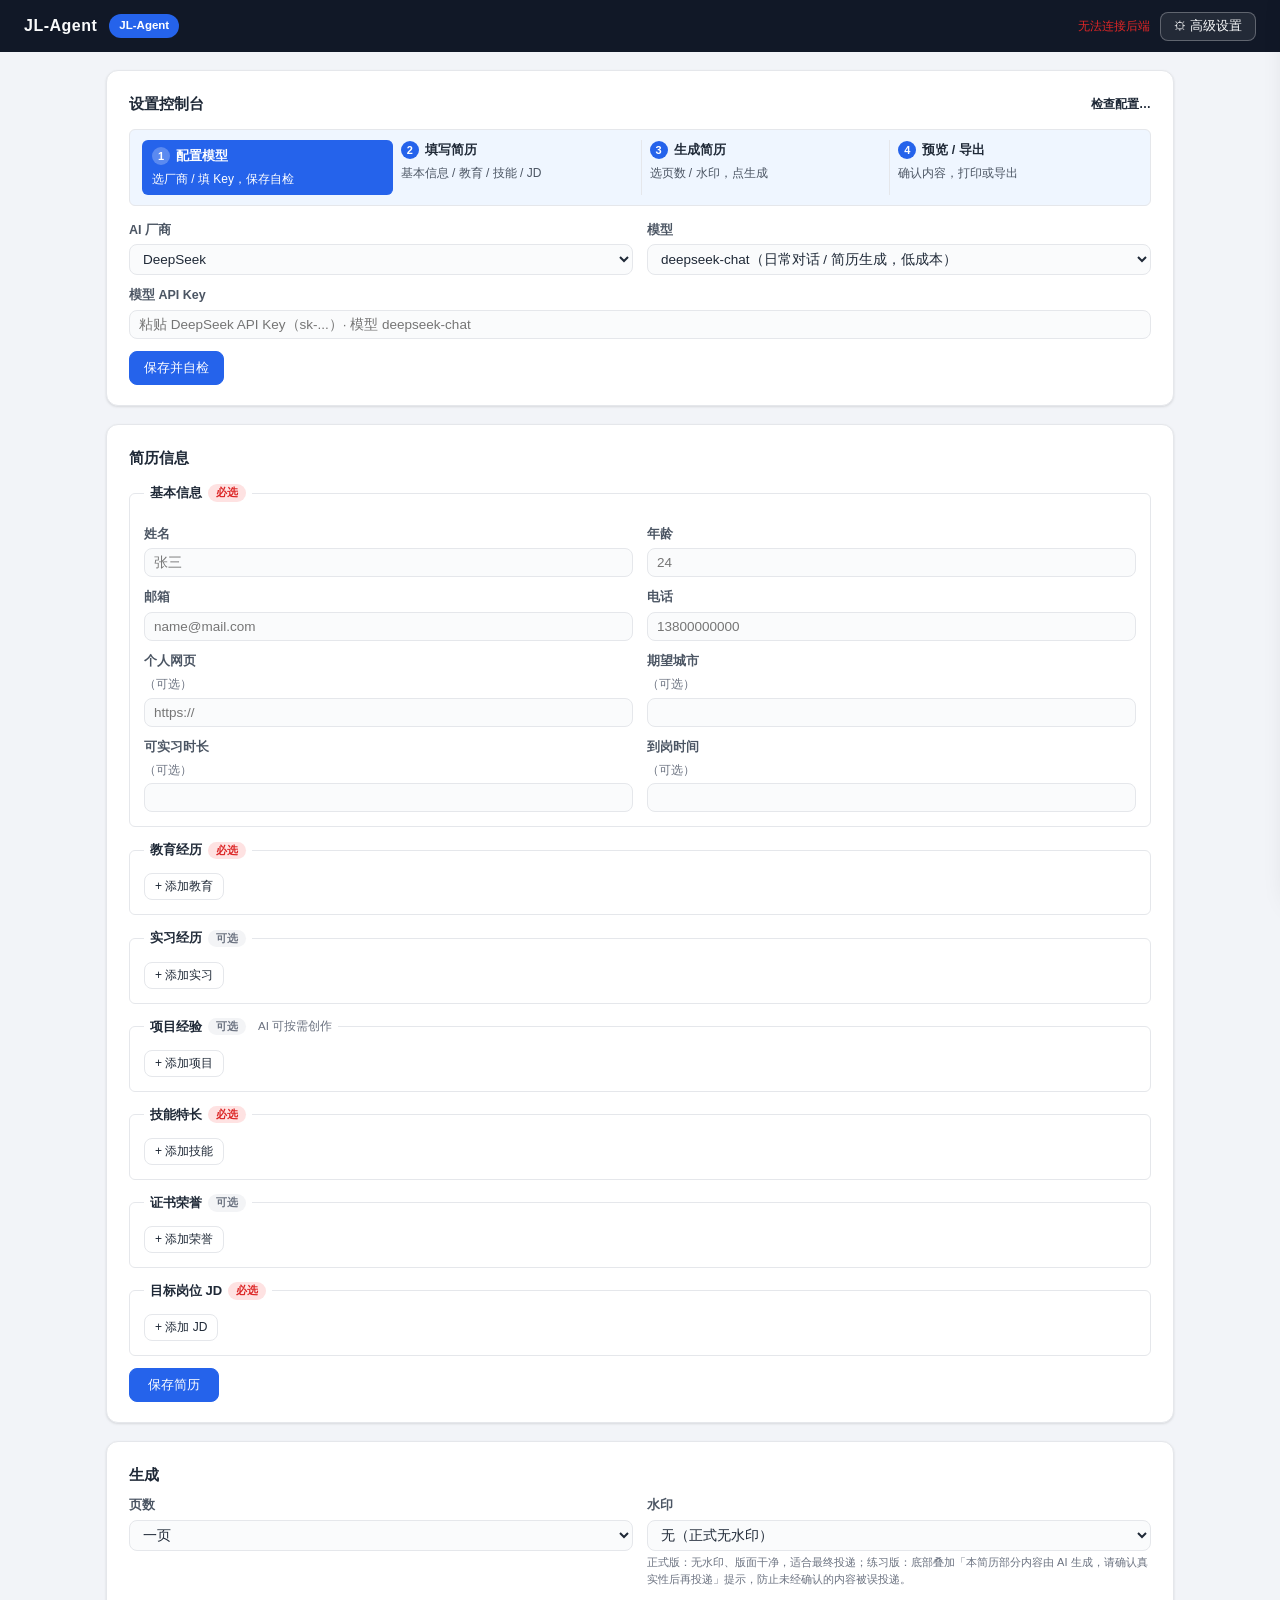
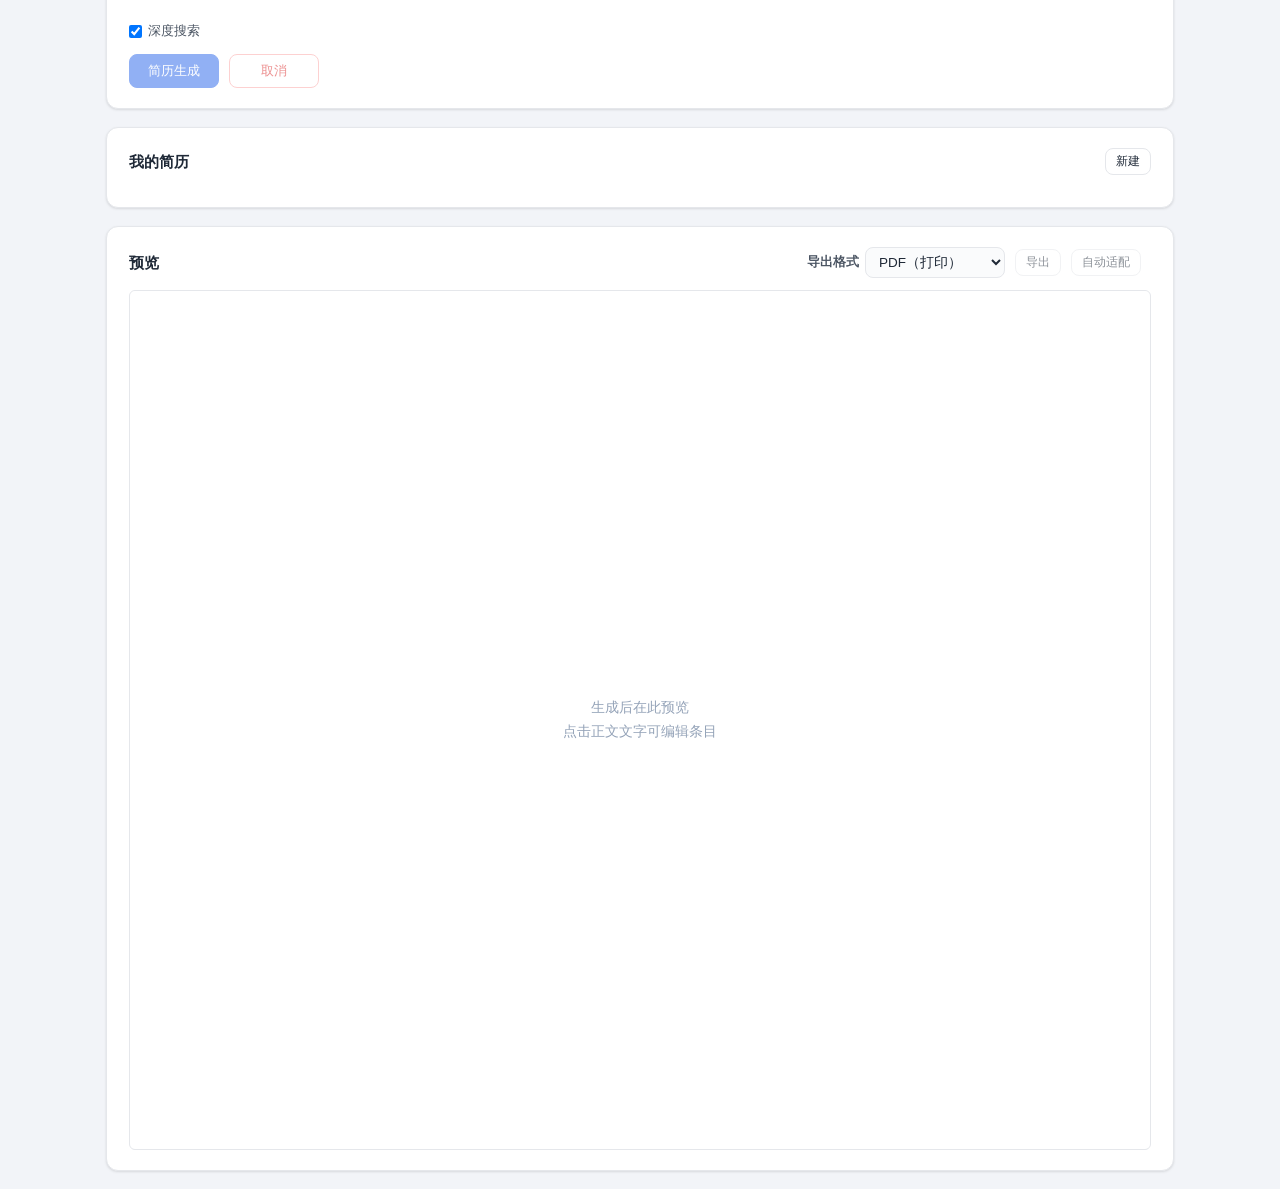
==== frontend/index.html @ 5345b629 "feat(r24): 配置界面改为纯下拉选择，参数/API端点自动生成并隐藏 - 移除配置名称/Base URL手动输入，仅保留厂商+模型+Key；参数由选择自动生成(name=厂商·模型, base" ====
<!DOCTYPE html>
<html lang="zh-CN">
<head>
<meta charset="UTF-8">
<meta name="viewport" content="width=device-width, initial-scale=1.0">
<title>JL-Agent 简历生成器</title>
<link rel="stylesheet" href="css/app.css">
</head>
<body>
<div id="app">
  <header class="topbar">
    <div class="brand">
      <h1>JL-Agent</h1>
      <span id="ver-tag" class="ver-tag">JL-Agent</span>
    </div>
    <div class="top-right">
      <span id="health-status">检测中…</span>
      <button id="btn-settings" class="btn-top" type="button">⚙ 高级设置</button>
    </div>
  </header>

  <main class="layout">
    <!-- ================= ① 设置控制台 ================= -->
    <section class="card">
      <div class="card-head">
        <h2>设置控制台</h2>
        <span id="settings-status" class="key-status">检查配置…</span>
      </div>

      <!-- 常驻流程引导条（P2/P3：随流程自动切换当前步骤） -->
      <div class="flow-steps" id="flow-steps">
        <div class="flow-step current" data-step="1"><b><span class="fs-no">1</span>配置模型</b>选厂商 / 填 Key，保存自检</div>
        <div class="flow-step" data-step="2"><b><span class="fs-no">2</span>填写简历</b>基本信息 / 教育 / 技能 / JD</div>
        <div class="flow-step" data-step="3"><b><span class="fs-no">3</span>生成简历</b>选页数 / 水印，点生成</div>
        <div class="flow-step" data-step="4"><b><span class="fs-no">4</span>预览 / 导出</b>确认内容，打印或导出</div>
      </div>

      <!-- 快速配置组（当前 provider）：仅厂商 + 模型下拉选择，参数/URL 自动填充并隐藏（R24） -->
      <div class="grid">
        <label>AI 厂商<select id="s-vendor"></select></label>
        <label>模型<select id="s-model"></select></label>
        <label class="wide">模型 API Key<input id="s-apikey" type="password" maxlength="512" autocomplete="off"
               placeholder="sk-..."></label>
        <input type="hidden" id="s-name">
        <input type="hidden" id="s-baseurl">
      </div>
      <div class="actions">
        <button id="btn-save-settings" class="btn primary" type="button">保存并自检</button>
        <span id="settings-hint" class="muted small"></span>
      </div>
    </section>

    <!-- ================= ② 简历信息 ================= -->
    <section class="card">
      <div class="card-head">
        <h2>简历信息</h2>
        <span id="cur-resume" class="muted small"></span>
      </div>
      <div class="form">
        <fieldset>
          <legend>基本信息 <span class="tag required">必选</span></legend>
          <div class="grid">
            <label>姓名<input id="f-name" maxlength="32" placeholder="张三"></label>
            <label>年龄<input id="f-age" type="number" min="16" max="70" placeholder="24"></label>
            <label>邮箱<input id="f-email" placeholder="name@mail.com"></label>
            <label>电话<input id="f-phone" maxlength="20" placeholder="13800000000"></label>
            <label>个人网页<span class="opt">（可选）</span><input id="f-website" placeholder="https://"></label>
            <label>期望城市<span class="opt">（可选）</span><input id="f-base" maxlength="50"></label>
            <label>可实习时长<span class="opt">（可选）</span><input id="f-duration" maxlength="50"></label>
            <label>到岗时间<span class="opt">（可选）</span><input id="f-start" maxlength="50"></label>
          </div>
        </fieldset>

        <fieldset>
          <legend>教育经历 <span class="tag required">必选</span></legend>
          <div id="edu-rows"></div>
          <button class="btn small" type="button" data-add="edu">+ 添加教育</button>
        </fieldset>

        <fieldset>
          <legend>实习经历 <span class="tag optional">可选</span></legend>
          <div id="int-rows"></div>
          <button class="btn small" type="button" data-add="int">+ 添加实习</button>
        </fieldset>

        <fieldset>
          <legend>项目经验 <span class="tag optional">可选</span><span class="opt-hint">AI 可按需创作</span></legend>
          <div id="proj-rows"></div>
          <button class="btn small" type="button" data-add="proj">+ 添加项目</button>
        </fieldset>

        <fieldset>
          <legend>技能特长 <span class="tag required">必选</span></legend>
          <div id="skill-rows"></div>
          <button class="btn small" type="button" data-add="skill">+ 添加技能</button>
        </fieldset>

        <fieldset>
          <legend>证书荣誉 <span class="tag optional">可选</span></legend>
          <div id="honor-rows"></div>
          <button class="btn small" type="button" data-add="honor">+ 添加荣誉</button>
        </fieldset>

        <fieldset>
          <legend>目标岗位 JD <span class="tag required">必选</span></legend>
          <div id="job-rows"></div>
          <button class="btn small" type="button" data-add="job">+ 添加 JD</button>
        </fieldset>
      </div>
      <div class="actions">
        <button id="btn-save" class="btn primary" type="button">保存简历</button>
        <span id="save-status" class="muted small"></span>
      </div>
    </section>

    <!-- ================= ③ 生成 ================= -->
    <section class="card">
      <h2>生成</h2>
      <div class="grid">
        <label>页数
          <select id="g-page">
            <option value="one-page">一页</option>
            <option value="two-pages">两页</option>
          </select>
        </label>
        <label>水印
          <select id="g-watermark">
            <option value="formal">无（正式无水印）</option>
            <option value="practice">练习（有水印）</option>
          </select>
          <span class="wm-hint">正式版：无水印、版面干净，适合最终投递；练习版：底部叠加「本简历部分内容由 AI 生成，请确认真实性后再投递」提示，防止未经确认的内容被误投递。</span>
        </label>
        <label class="chk"><input id="g-deep" type="checkbox" checked> 深度搜索</label>
      </div>
      <div class="actions">
        <button id="btn-generate" class="btn primary" type="button" disabled>简历生成</button>
        <button id="btn-cancel" class="btn danger" type="button" disabled>取消</button>
      </div>
      <div id="progress" class="progress-wrap hidden">
        <div class="progress-bar"><div id="progress-fill" class="progress-fill"></div></div>
        <div id="progress-text" class="muted small"></div>
      </div>
    </section>

    <!-- ================= ④ 我的简历 ================= -->
    <section class="card">
      <div class="card-head">
        <h2>我的简历</h2>
        <button id="btn-new" class="btn small" type="button">新建</button>
      </div>
      <ul id="resume-list" class="resume-list"></ul>
    </section>

    <!-- ================= ⑤ 预览 ================= -->
    <section class="card">
      <div class="card-head">
        <h2>预览</h2>
        <div class="preview-tools">
          <label>导出格式
            <select id="p-export-fmt">
              <option value="pdf">PDF（打印）</option>
              <option value="docx">DOCX（Word）</option>
              <option value="json">JSON（数据）</option>
            </select>
          </label>
          <button id="btn-export" class="btn small" type="button" disabled>导出</button>
          <button id="btn-adapt" class="btn small" type="button" disabled>自动适配</button>
          <span id="adapt-info" class="muted small"></span>
        </div>
      </div>
      <div id="banner" class="banner hidden"></div>
      <div class="preview-wrap">
        <iframe id="preview" class="preview" title="简历预览"></iframe>
        <div id="preview-empty" class="preview-empty">生成后在此预览<br>点击正文文字可编辑条目</div>
      </div>
      <div id="edit-tip" class="edit-tip hidden">编辑提示：点击预览正文中的文字即可编辑；已编辑条目会带「已锁定」标识，AI 生成不会覆盖。</div>
    </section>
  </main>
</div>

<!-- 高级设置抽屉（顶部常驻按钮打开，仿 MS-Agent） -->
<div class="mask" id="settings-mask"></div>
<div class="drawer" id="settings-drawer">
  <div class="drawer-head">
    <h3>⚙ 高级设置（多模型配置管理 / 搜索 / 插件）</h3>
    <button class="drawer-close" id="btn-close-settings" type="button">×</button>
  </div>
  <div class="drawer-body">
    <div id="prov-list" class="prov-list"></div>

    <h4>新增配置</h4>
    <div class="hint-line">列表顺序即调用优先级，激活项排最前。</div>
    <div class="grid">
      <label>AI 厂商<select id="p-vendor"></select></label>
      <label>模型<select id="p-model"></select></label>
      <label class="wide">API Key<input id="p-apikey" type="password" maxlength="512" placeholder="sk-..."></label>
      <input type="hidden" id="p-name">
      <input type="hidden" id="p-baseurl">
    </div>
    <div class="actions">
      <button id="btn-add-provider" class="btn" type="button">添加配置</button>
      <button id="btn-test-provider" class="btn ghost" type="button">配置自检</button>
      <span id="prov-msg" class="muted small"></span>
    </div>

    <h4>联网搜索（可选增强）</h4>
    <div class="hint-line">配置搜索服务 Key 后，生成前会自动搜索权威来源并注入上下文，减少「待联网核实」标注。全部可选：不配置时按协议标注，不影响生成。</div>
    <div class="grid">
      <label class="wide">Tavily API Key<input id="s-searchkey" type="password" maxlength="512"
             placeholder="tvly-...（留空保存 = 关闭联网搜索）"></label>
    </div>
    <div class="actions">
      <button id="btn-save-search" class="btn" type="button">保存搜索 Key</button>
      <span id="search-msg" class="muted small"></span>
    </div>
    <details class="tutorial">
      <summary>如何获取 Tavily API Key？（点击展开教程）</summary>
      <ol>
        <li>打开官方平台 <a href="https://app.tavily.com" target="_blank" rel="noopener">app.tavily.com ↗</a>，注册或登录账号；</li>
        <li>进入 Dashboard（控制台），找到左侧「API Keys」页面；</li>
        <li>点击「Create API Key」生成以 <code>tvly-</code> 开头的密钥；</li>
        <li>复制密钥粘贴到上方输入框，点击「保存搜索 Key」即启用联网搜索。</li>
      </ol>
    </details>

    <h4>插件默认值</h4>
    <div class="grid">
      <label class="chk"><input id="s-deep" type="checkbox"> 默认开启深度搜索</label>
      <label class="chk"><input id="s-watermark-formal" type="checkbox" checked> 默认无水印（正式版）</label>
    </div>
    <div class="actions">
      <button id="btn-save-defaults" class="btn" type="button">保存默认值</button>
      <span id="defaults-msg" class="muted small"></span>
    </div>

    <h4>可集成插件（外部 CLI 工具）</h4>
    <div class="hint-line">外部工具为「待接入」状态：点击「⚙ 一键配置」自动检测依赖并安装（失败会给出排查指引）；配置成功后「启用」才可选，由你自主决定是否激活。支持 OpenCLI / MediaCrawler / Agent-Reach / zhihu-cli 等，点击 GitHub 链接查看工具说明。</div>
    <div id="plugin-list"></div>
    <div class="actions">
      <span id="plugin-msg" class="muted small"></span>
    </div>
  </div>
</div>

<!-- 条目编辑弹窗（§5.5） -->
<div id="edit-modal" class="modal hidden">
  <div class="modal-box">
    <div class="card-head">
      <h3 id="edit-title">编辑条目</h3>
      <button id="edit-close" class="btn small" type="button">×</button>
    </div>
    <textarea id="edit-text" rows="4" maxlength="500"></textarea>
    <div class="actions">
      <button id="edit-unlock" class="btn danger" type="button" hidden>解锁（允许 AI 重写）</button>
      <button id="edit-save" class="btn primary" type="button">保存并锁定</button>
      <button id="edit-cancel" class="btn" type="button">取消</button>
    </div>
  </div>
</div>

<script src="js/adapt.js"></script>
<script src="js/app.js"></script>
</body>
</html>
---- frontend/css/app.css ----
/* JL-Agent 前端样式 —— 遵循《MS-Agent UI 设计规范》：浅色工作台 + 蓝色主行动 + 深色顶栏 */
:root {
  --bg: #f2f4f8;
  --card: #ffffff;
  --ink: #1f2937;
  --ink-soft: #4b5563;
  --ink-mute: #6b7280;
  --line: #e5e7eb;
  --line-soft: #eef0f3;
  --accent: #2563eb;
  --accent-2: #06b6d4;
  --accent-soft: #eff6ff;
  --accent-bg: #dbeafe;
  --ok: #059669;
  --err: #dc2626;
  --warn: #d97706;
  --muted: #94a3b8;
  --topbar: #111827;
  --topbar-fg: #f9fafb;
  --radius-card: 12px;
  --radius-input: 8px;
  --radius-badge: 16px;
  --radius-small: 6px;
  --shadow-card: 0 1px 3px rgba(0, 0, 0, .08), 0 1px 2px rgba(0, 0, 0, .04);
  --font: -apple-system, BlinkMacSystemFont, "Segoe UI", Roboto, "PingFang SC", "Microsoft YaHei", sans-serif;
}
* { box-sizing: border-box; margin: 0; padding: 0; }
body {
  font-family: var(--font);
  background: var(--bg);
  color: var(--ink);
  font-size: 14px;
  line-height: 1.7;
}
.hidden { display: none !important; }
.muted { color: var(--muted); }
.small { font-size: 11.5px; }
.ok { color: var(--ok); }
.bad { color: var(--err); }
code {
  font-family: Consolas, Menlo, monospace;
  background: #eef1f5; color: #c0341d;
  border-radius: 4px; padding: 0 4px; font-size: 12px;
}

/* ---------------- 顶栏（52px 深色） ---------------- */
.topbar {
  display: flex; align-items: center; justify-content: space-between;
  height: 52px; padding: 0 24px;
  background: var(--topbar); color: var(--topbar-fg);
  position: sticky; top: 0; z-index: 10;
}
.topbar .brand { display: flex; align-items: center; gap: 12px; }
.topbar h1 { font-size: 16px; color: var(--topbar-fg); letter-spacing: .5px; }
.ver-tag {
  background: var(--accent); color: #fff;
  font-size: 11.5px; font-weight: 600;
  padding: 2px 10px; border-radius: var(--radius-badge);
}
#health-status { font-size: 12px; }
.top-right { display: flex; align-items: center; gap: 10px; }
.btn-top {
  border: 1px solid rgba(255, 255, 255, .28); background: rgba(255, 255, 255, .08);
  color: var(--topbar-fg); padding: 5px 13px; border-radius: var(--radius-input);
  font-size: 12.5px; cursor: pointer; transition: background .15s;
}
.btn-top:hover { background: rgba(255, 255, 255, .18); }

/* ---------------- 布局（纵向：设置→表单→生成→我的简历→预览） ---------------- */
.layout {
  max-width: 1100px; margin: 18px auto; padding: 0 16px;
  display: flex; flex-direction: column; gap: 18px; align-items: stretch;
}
.card {
  background: var(--card);
  border: 1px solid var(--line);
  border-radius: var(--radius-card);
  padding: 20px 22px;
  box-shadow: var(--shadow-card);
}
.card h2 { font-size: 15px; font-weight: 700; }
.card-head { display: flex; align-items: center; justify-content: space-between; margin-bottom: 12px; }
.card-head h2 { margin: 0; }
.card-head .muted { font-weight: normal; }

/* ---------------- 设置控制台：三步引导条 ---------------- */
.flow-steps {
  display: flex; gap: 8px; flex-wrap: wrap;
  margin-bottom: 14px; padding: 10px 12px;
  background: var(--accent-soft); border: 1px solid var(--line);
  border-radius: var(--radius-small);
}
.flow-step {
  flex: 1; min-width: 160px;
  font-size: 12px; color: var(--ink-soft);
  display: flex; flex-direction: column; gap: 2px;
  border-right: 1px solid var(--line); padding-right: 10px;
}
.flow-step:last-child { border-right: none; }
.flow-step b { font-size: 12.5px; color: var(--ink); display: flex; align-items: center; gap: 6px; }
.flow-step.optional b { color: var(--ink-mute); }
/* r23 P2/P3：当前步骤高亮（引导条动态化） */
.flow-step.current {
  background: var(--accent); border-color: var(--accent); border-radius: var(--radius-small);
  padding: 6px 10px; color: #fff;
}
.flow-step.current b, .flow-step.current .fs-no { color: #fff; }
.flow-step.current .fs-no { background: rgba(255, 255, 255, .25); }
.fs-no {
  display: inline-flex; align-items: center; justify-content: center;
  width: 18px; height: 18px; border-radius: 50%;
  background: var(--accent); color: #fff; font-size: 11px; font-weight: 700;
}
.fs-no.alt { background: var(--muted); }
/* r23 P4：必填缺失字段红框高亮 */
.err-inp {
  border-color: var(--err) !important;
  box-shadow: 0 0 0 3px rgba(220, 38, 38, .15) !important;
  background: #fef2f2 !important;
}

/* 高级设置抽屉（顶部常驻按钮打开，仿 MS-Agent） */
.mask {
  position: fixed; inset: 0; background: rgba(17, 24, 39, .45);
  z-index: 90; display: none;
}
.drawer {
  position: fixed; top: 0; right: 0; bottom: 0; width: 480px; max-width: 94vw;
  background: var(--card); z-index: 91;
  transform: translateX(105%); transition: transform .28s ease;
  box-shadow: -8px 0 30px rgba(0, 0, 0, .2);
  display: flex; flex-direction: column;
}
.drawer.open { transform: none; }
.drawer-head {
  display: flex; align-items: center; gap: 10px;
  padding: 14px 18px; background: var(--topbar); color: var(--topbar-fg);
}
.drawer-head h3 { margin: 0; font-size: 14.5px; }
.drawer-close {
  margin-left: auto; background: none; border: none;
  color: #9ca3af; font-size: 22px; cursor: pointer; line-height: 1;
}
.drawer-close:hover { color: #fff; }
.drawer-body { padding: 16px 18px; overflow-y: auto; flex: 1; }
.drawer-body h4 { font-size: 13px; margin: 18px 0 8px; color: var(--ink-soft); }
.drawer-body label.chk { padding-top: 0; }
.hint-line {
  font-size: 11.5px; color: var(--ink-mute); line-height: 1.6;
  background: var(--accent-soft); border: 1px solid var(--line);
  border-radius: var(--radius-small); padding: 8px 10px; margin-bottom: 10px;
}

/* provider 配置列表 */
.prov-list { display: flex; flex-direction: column; gap: 8px; }
.prov-item {
  border: 1px solid var(--line); border-radius: var(--radius-small);
  padding: 10px 12px; background: var(--card);
  transition: border-color .15s;
}
.prov-item.active { border-color: var(--accent); background: var(--accent-soft); }
.prov-main { font-size: 13px; display: flex; align-items: center; gap: 6px; flex-wrap: wrap; }
.prov-sub { font-size: 11.5px; color: var(--ink-mute); margin-top: 2px; word-break: break-all; }
.prov-ops { display: flex; gap: 6px; margin-top: 8px; }

/* 可集成插件列表（外部 CLI 工具） */
#plugin-list { display: flex; flex-direction: column; gap: 8px; }
.plugin-item {
  border: 1px solid var(--line); border-radius: var(--radius-small);
  padding: 10px 12px; background: var(--card);
  transition: border-color .15s;
}
.plugin-item.on { border-color: var(--accent); background: var(--accent-soft); }
.plugin-main { font-size: 13px; display: flex; align-items: center; gap: 6px; flex-wrap: wrap; }
.plugin-sub { font-size: 11.5px; color: var(--ink-mute); margin-top: 2px; word-break: break-all; }
.plugin-sub a { color: var(--accent); }
.plugin-ops { display: flex; align-items: center; gap: 12px; margin-top: 8px; flex-wrap: wrap; }
.plugin-toggle { padding-top: 0; font-size: 12.5px; cursor: pointer; display: inline-flex; align-items: center; gap: 4px; }
.plugin-hint { margin-top: 6px; font-size: 11px; color: var(--ink-mute); word-break: break-all; }
.plugin-hint.err { color: var(--err); }
.plugin-feats { margin-top: 8px; font-size: 12px; color: var(--ink-soft); display: flex; align-items: center; gap: 10px; flex-wrap: wrap; }
.plugin-feats .feat { padding-top: 0; cursor: pointer; display: inline-flex; align-items: center; gap: 4px; font-size: 12px; }
.tag.cat-tag { background: #e0e7ff; color: #4f46e5; }
.tag.err-tag { background: #fee2e2; color: var(--err); }
.tag.on-tag { background: var(--accent); color: #fff; }

/* R20-3：配置前醒目提示（如 MediaCrawler 需扫码登录） */
.login-notice {
  margin-top: 8px; padding: 7px 10px;
  background: #fef2f2; border: 1px solid #fecaca; border-left: 3px solid var(--err);
  color: #b91c1c; font-size: 12px; line-height: 1.6; border-radius: var(--radius-small);
  word-break: break-all;
}

/* R20-4：可展开式教程（Tavily API Key） */
details.tutorial {
  margin-top: 10px; border: 1px dashed var(--line); border-radius: var(--radius-small);
  background: var(--accent-soft); padding: 8px 12px;
}
details.tutorial summary {
  cursor: pointer; font-size: 12px; font-weight: 600; color: var(--accent);
  user-select: none;
}
details.tutorial ol {
  margin: 8px 0 0 18px; font-size: 12px; color: var(--ink-soft); line-height: 1.8;
}
details.tutorial a { color: var(--accent); text-decoration: underline; }

/* R20-5：水印选项说明 */
.wm-hint {
  font-size: 11px; font-weight: normal; color: var(--ink-mute); line-height: 1.6;
}

/* 配置状态条 */
.key-status { font-size: 12px; font-weight: 600; }
.key-status.ok { color: var(--ok); }
.key-status.warn { color: var(--warn); }

/* ---------------- 必选 / 可选 胶囊 ---------------- */
.tag {
  display: inline-block; font-size: 11px; font-weight: 600;
  padding: 0 8px; border-radius: var(--radius-badge);
  vertical-align: 1px; line-height: 1.6;
}
.tag.required { background: #fee2e2; color: var(--err); }
.tag.optional { background: #f3f4f6; color: var(--ink-mute); }
.tag.ok-tag { background: #d1fae5; color: var(--ok); }
label .opt { font-size: 11.5px; color: var(--ink-mute); font-weight: normal; }
.opt-hint { font-size: 11.5px; color: var(--ink-mute); font-weight: normal; margin-left: 6px; }

/* ---------------- 简历列表 ---------------- */
.resume-list { list-style: none; margin-top: 6px; }
.resume-list li {
  display: flex; align-items: center; gap: 10px;
  padding: 10px 12px; border: 1px solid var(--line); border-radius: var(--radius-small);
  margin-bottom: 6px; cursor: pointer; font-size: 13px;
  transition: border-color .15s, background .15s;
}
.resume-list li:hover { border-color: var(--accent); }
.resume-list li.active { background: var(--accent-soft); border-color: var(--accent); }
.resume-list .li-main { font-weight: 600; white-space: nowrap; }
.resume-list .li-sub {
  color: var(--ink-mute); font-size: 11px; overflow: hidden;
  text-overflow: ellipsis; white-space: nowrap; flex: 1;
}
.resume-list .del {
  color: var(--ink-mute); font-size: 12px; padding: 2px 8px;
  border: 1px solid var(--line); border-radius: 4px;
}
.resume-list .del:hover { color: var(--err); border-color: #fca5a5; background: #fef2f2; }

/* ---------------- 按钮 ---------------- */
.btn {
  border: 1px solid var(--line); background: var(--card); color: var(--ink);
  padding: 7px 14px; border-radius: var(--radius-input); cursor: pointer; font-size: 13px;
  transition: filter .12s, border-color .12s, background .12s;
}
.btn:hover { border-color: var(--accent); }
.btn:hover:not(:disabled) { filter: brightness(1.08); }
.btn:disabled { opacity: .5; cursor: not-allowed; }
.btn.small { padding: 4px 10px; font-size: 12px; }
.btn.tiny { padding: 2px 8px; font-size: 11.5px; border-radius: var(--radius-small); }
.btn.primary { background: var(--accent); color: #fff; border-color: var(--accent); }
.btn.ghost { background: var(--card); border-color: var(--line); }
.btn.danger { color: var(--err); border-color: #fca5a5; }
.btn.danger:hover { background: #fef2f2; }
.danger-t { color: var(--err); }

/* ---------------- 表单 ---------------- */
fieldset {
  border: 1px solid var(--line); border-radius: var(--radius-small);
  padding: 12px 14px 14px; margin-top: 12px;
}
legend {
  font-size: 13px; font-weight: 600; color: var(--ink);
  padding: 0 6px; display: flex; align-items: center; gap: 6px;
}
.grid { display: grid; grid-template-columns: repeat(2, 1fr); gap: 10px 14px; margin-top: 8px; }
.grid label.wide { grid-column: 1 / -1; }
label { display: flex; flex-direction: column; gap: 3px; font-size: 12.5px; font-weight: 600; color: var(--ink-soft); }
label.chk { flex-direction: row; align-items: center; gap: 6px; padding-top: 22px; font-weight: 500; }
label.full { grid-column: 1 / -1; }
input, select, textarea {
  border: 1px solid var(--line); border-radius: var(--radius-input);
  padding: 6px 9px; font-size: 13.5px; color: var(--ink);
  font-family: inherit; width: 100%;
  background: #fafbfc;
}
/* r16：checkbox 不占满整行，文字与勾选框同一行显示 */
input[type="checkbox"], input[type="radio"] { width: auto; flex: none; }
textarea { resize: vertical; line-height: 1.6; }
input:focus, select:focus, textarea:focus {
  outline: none; border-color: var(--accent);
  background: #fff; box-shadow: 0 0 0 3px rgba(37, 99, 235, .12);
}
.row {
  border: 1px dashed var(--line); border-radius: var(--radius-small);
  padding: 10px 12px; margin-top: 8px; position: relative;
}
.row .idx {
  display: inline-block; font-size: 12px; font-weight: 700; color: var(--accent);
  background: var(--accent-soft); border-radius: 4px; padding: 1px 8px; margin-bottom: 6px;
}
.row .rm {
  position: absolute; top: 8px; right: 10px;
  font-size: 12px; color: var(--ink-mute); cursor: pointer;
  border: 1px solid var(--line); border-radius: 4px; padding: 0 6px;
}
.row .rm:hover { color: var(--err); border-color: #fca5a5; }
.row .grid { margin-top: 0; }
.actions { display: flex; align-items: center; gap: 10px; margin-top: 12px; flex-wrap: wrap; }
.actions .btn { min-width: 90px; }

/* ---------------- 生成与进度 ---------------- */
.progress-wrap { margin-top: 12px; }
.progress-bar {
  height: 8px; background: var(--line-soft); border-radius: 4px; overflow: hidden;
}
.progress-fill {
  height: 100%; width: 0;
  background: linear-gradient(90deg, var(--accent), var(--accent-2));
  transition: width .12s ease;
}
#progress-text { margin-top: 6px; }

/* ---------------- 横幅（提示，非弹窗） ---------------- */
.banner {
  margin-bottom: 10px; padding: 9px 12px;
  background: #fffbeb; border: 1px solid #fde68a;
  border-radius: var(--radius-small); color: #92400e; font-size: 12.5px; line-height: 1.6;
}

/* ---------------- 预览 ---------------- */
.preview-tools { display: flex; align-items: center; gap: 10px; flex-wrap: wrap; }
.preview-tools label { flex-direction: row; align-items: center; gap: 6px; width: auto; }
.preview-tools select { width: auto; }
.preview-wrap {
  position: relative; border: 1px solid var(--line); border-radius: var(--radius-small);
  background: var(--line-soft); height: 860px; overflow: hidden;
}
.preview {
  width: 100%; height: 100%; border: 0; background: #fff;
}
.preview-empty {
  position: absolute; inset: 0; display: flex; align-items: center; justify-content: center;
  flex-direction: column; gap: 8px; color: var(--muted); font-size: 14px; text-align: center;
}
.edit-tip {
  margin-top: 8px; padding: 7px 10px; background: var(--accent-soft);
  border: 1px solid var(--accent-bg); border-radius: var(--radius-small);
  color: #1e4e8c; font-size: 12px;
}

/* ---------------- 弹窗 ---------------- */
.modal {
  position: fixed; inset: 0; background: rgba(15, 23, 42, .45);
  display: flex; align-items: center; justify-content: center; z-index: 100;
}
.modal-box {
  width: min(560px, 92vw); background: var(--card); border-radius: var(--radius-card);
  padding: 18px 22px; box-shadow: 0 10px 40px rgba(0, 0, 0, .18);
}
.modal-box h3 { font-size: 15px; }
.modal-box textarea { margin-top: 10px; }

/* ---------------- 响应式 ---------------- */
@media (max-width: 720px) {
  .grid { grid-template-columns: 1fr; }
  .flow-step { border-right: none; min-width: 100%; }
}
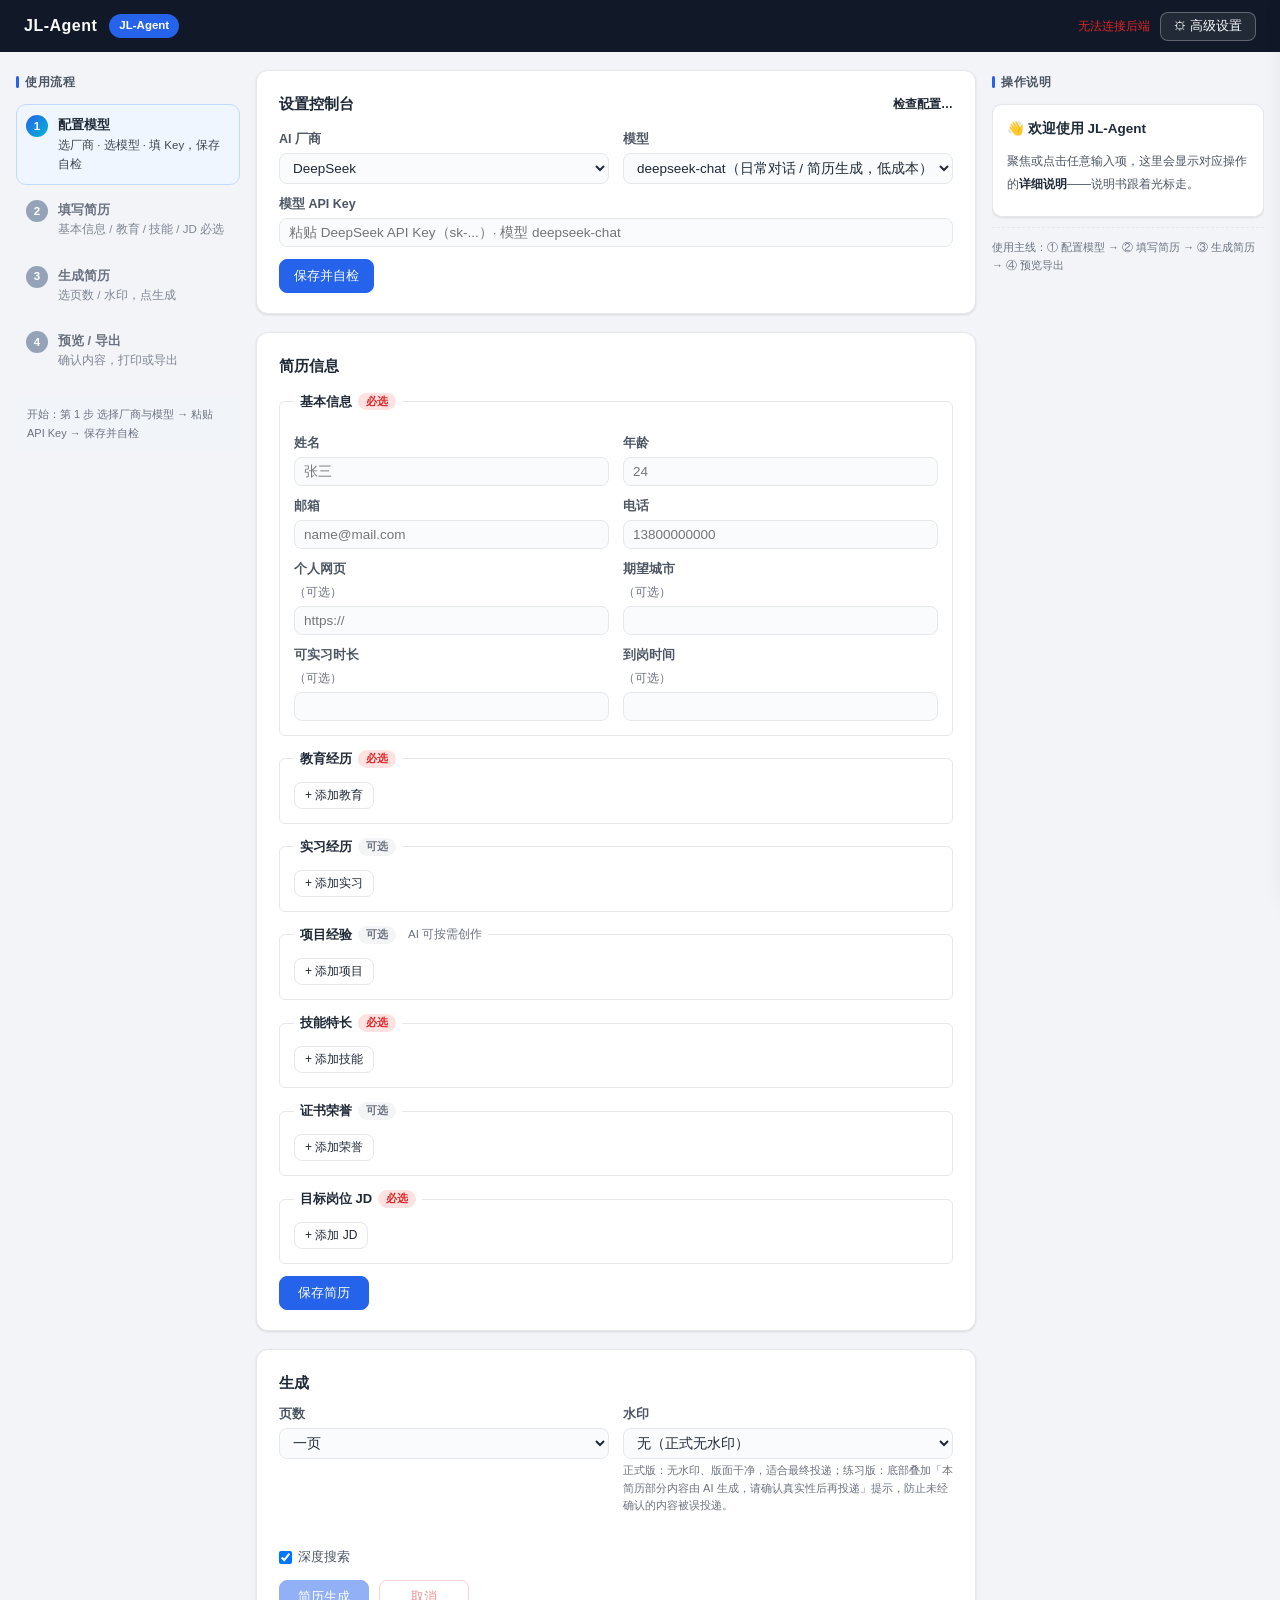
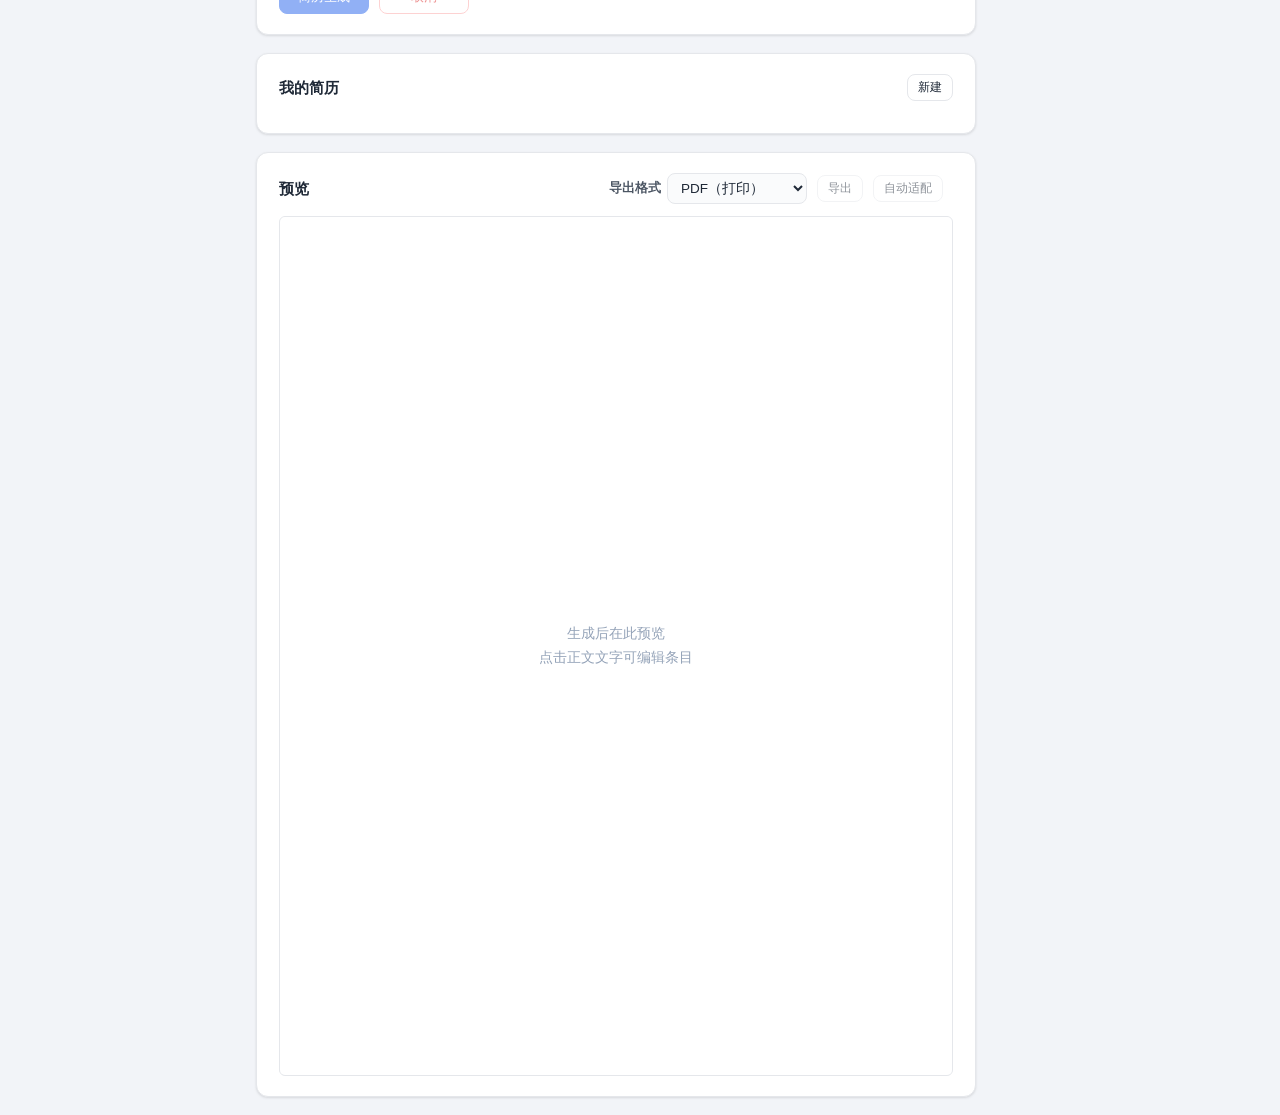
==== commit 53a719f0: "feat(r25): 三栏布局 - 左栏常驻流程栏(4步高亮+动态引导行) + 右栏常驻提醒栏(聚焦/点击字段即显示说明, HELP字典三段式+兜底欢迎态); 响应式: 1024px隐藏右栏/820p" ====
--- a/frontend/index.html
+++ b/frontend/index.html
@@ -20,19 +20,28 @@
   </header>
 
   <main class="layout">
+    <!-- 左栏：常驻流程栏（页面级主线，不随滚动移动） -->
+    <aside class="rail rail-left" aria-label="使用进度">
+      <div class="rail-title">使用流程</div>
+      <ol class="progress-steps" id="progress-steps">
+        <li class="pstep active" data-step="1"><span class="p-no">1</span>
+          <div class="p-txt"><b>配置模型</b><em>选厂商 · 选模型 · 填 Key，保存自检</em></div></li>
+        <li class="pstep" data-step="2"><span class="p-no">2</span>
+          <div class="p-txt"><b>填写简历</b><em>基本信息 / 教育 / 技能 / JD 必选</em></div></li>
+        <li class="pstep" data-step="3"><span class="p-no">3</span>
+          <div class="p-txt"><b>生成简历</b><em>选页数 / 水印，点生成</em></div></li>
+        <li class="pstep" data-step="4"><span class="p-no">4</span>
+          <div class="p-txt"><b>预览 / 导出</b><em>确认内容，打印或导出</em></div></li>
+      </ol>
+      <div class="rail-note" id="railNote">开始：第 1 步 选择厂商与模型 → 粘贴 API Key → 保存并自检</div>
+    </aside>
+
+    <div class="wrap">
     <!-- ================= ① 设置控制台 ================= -->
     <section class="card">
       <div class="card-head">
         <h2>设置控制台</h2>
         <span id="settings-status" class="key-status">检查配置…</span>
-      </div>
-
-      <!-- 常驻流程引导条（P2/P3：随流程自动切换当前步骤） -->
-      <div class="flow-steps" id="flow-steps">
-        <div class="flow-step current" data-step="1"><b><span class="fs-no">1</span>配置模型</b>选厂商 / 填 Key，保存自检</div>
-        <div class="flow-step" data-step="2"><b><span class="fs-no">2</span>填写简历</b>基本信息 / 教育 / 技能 / JD</div>
-        <div class="flow-step" data-step="3"><b><span class="fs-no">3</span>生成简历</b>选页数 / 水印，点生成</div>
-        <div class="flow-step" data-step="4"><b><span class="fs-no">4</span>预览 / 导出</b>确认内容，打印或导出</div>
       </div>
 
       <!-- 快速配置组（当前 provider）：仅厂商 + 模型下拉选择，参数/URL 自动填充并隐藏（R24） -->
@@ -175,6 +184,17 @@
       </div>
       <div id="edit-tip" class="edit-tip hidden">编辑提示：点击预览正文中的文字即可编辑；已编辑条目会带「已锁定」标识，AI 生成不会覆盖。</div>
     </section>
+    </div>
+
+    <!-- 右栏：常驻提醒栏（聚焦 / 点击字段即显示对应说明，P9） -->
+    <aside class="rail rail-right" aria-label="操作说明">
+      <div class="rail-title">操作说明</div>
+      <div class="help-box">
+        <div class="help-title" id="helpTitle">👋 欢迎使用 JL-Agent</div>
+        <div class="help-body" id="helpBody">聚焦或点击任意输入项，这里会显示对应操作的详细说明。</div>
+      </div>
+      <div class="help-foot" id="helpFoot">使用主线：① 配置模型 → ② 填写简历 → ③ 生成简历 → ④ 预览导出</div>
+    </aside>
   </main>
 </div>
 
--- a/frontend/css/app.css
+++ b/frontend/css/app.css
@@ -66,11 +66,12 @@
 }
 .btn-top:hover { background: rgba(255, 255, 255, .18); }
 
-/* ---------------- 布局（纵向：设置→表单→生成→我的简历→预览） ---------------- */
+/* ---------------- 布局（三栏：左流程栏 + 主内容 + 右提醒栏） ---------------- */
 .layout {
-  max-width: 1100px; margin: 18px auto; padding: 0 16px;
-  display: flex; flex-direction: column; gap: 18px; align-items: stretch;
-}
+  max-width: 1280px; margin: 18px auto; padding: 0 16px;
+  display: flex; gap: 16px; align-items: flex-start;
+}
+.wrap { flex: 1; min-width: 0; display: flex; flex-direction: column; gap: 18px; }
 .card {
   background: var(--card);
   border: 1px solid var(--line);
@@ -83,35 +84,59 @@
 .card-head h2 { margin: 0; }
 .card-head .muted { font-weight: normal; }
 
-/* ---------------- 设置控制台：三步引导条 ---------------- */
-.flow-steps {
-  display: flex; gap: 8px; flex-wrap: wrap;
-  margin-bottom: 14px; padding: 10px 12px;
-  background: var(--accent-soft); border: 1px solid var(--line);
-  border-radius: var(--radius-small);
-}
-.flow-step {
-  flex: 1; min-width: 160px;
-  font-size: 12px; color: var(--ink-soft);
-  display: flex; flex-direction: column; gap: 2px;
-  border-right: 1px solid var(--line); padding-right: 10px;
-}
-.flow-step:last-child { border-right: none; }
-.flow-step b { font-size: 12.5px; color: var(--ink); display: flex; align-items: center; gap: 6px; }
-.flow-step.optional b { color: var(--ink-mute); }
-/* r23 P2/P3：当前步骤高亮（引导条动态化） */
-.flow-step.current {
-  background: var(--accent); border-color: var(--accent); border-radius: var(--radius-small);
-  padding: 6px 10px; color: #fff;
-}
-.flow-step.current b, .flow-step.current .fs-no { color: #fff; }
-.flow-step.current .fs-no { background: rgba(255, 255, 255, .25); }
-.fs-no {
+/* ---------------- 三栏：左流程栏 + 右提醒栏（r25 P2/P3/P9） ---------------- */
+.rail {
+  position: sticky; top: 70px;
+  max-height: calc(100vh - 88px); overflow-y: auto;
+  flex: 0 0 224px;
+  box-sizing: border-box;
+}
+.rail-right { flex-basis: 272px; }
+.rail-title {
+  font-size: 12px; font-weight: 700; color: var(--ink-soft);
+  letter-spacing: .5px; margin: 2px 0 12px;
+  display: flex; align-items: center; gap: 6px;
+}
+.rail-title::before { content: ""; width: 3px; height: 12px; border-radius: 2px; background: var(--accent); }
+.progress-steps { list-style: none; margin: 0; padding: 0; }
+.progress-steps li {
+  display: flex; gap: 10px; align-items: flex-start;
+  padding: 10px 9px; border-radius: 10px; margin-bottom: 4px;
+  border: 1px solid transparent; color: var(--ink-mute);
+}
+.progress-steps li.active { background: var(--accent-soft); border-color: #bfdbfe; color: var(--ink); }
+.progress-steps li.done { color: var(--ink-soft); }
+.progress-steps .p-no {
+  flex: 0 0 22px; height: 22px; border-radius: 50%;
+  background: var(--muted); color: #fff;
+  font-size: 11.5px; font-weight: 700;
   display: inline-flex; align-items: center; justify-content: center;
-  width: 18px; height: 18px; border-radius: 50%;
-  background: var(--accent); color: #fff; font-size: 11px; font-weight: 700;
-}
-.fs-no.alt { background: var(--muted); }
+}
+.progress-steps li.active .p-no { background: linear-gradient(135deg, var(--accent), var(--accent-2)); }
+.progress-steps li.done .p-no { background: var(--ok); }
+.progress-steps .p-txt { font-size: 12.5px; line-height: 1.55; }
+.progress-steps .p-txt b { display: block; font-weight: 700; font-size: 13px; }
+.progress-steps .p-txt em { font-style: normal; font-size: 11.5px; opacity: .85; }
+.rail-note {
+  margin-top: 14px; padding: 9px 11px; border-radius: 8px;
+  background: #f1f5f9; font-size: 11px; color: var(--ink-mute); line-height: 1.7;
+}
+.help-box {
+  border: 1px solid var(--line); border-radius: 10px;
+  background: var(--card); padding: 13px 14px; box-shadow: var(--shadow-card);
+}
+.help-title { font-size: 13.5px; font-weight: 700; color: var(--ink); margin-bottom: 9px; display: flex; gap: 6px; align-items: center; }
+.help-body { font-size: 12px; color: var(--ink-soft); line-height: 1.85; }
+.help-body p { margin: 0 0 8px; }
+.help-body ul { margin: 0 0 8px; padding-left: 18px; }
+.help-body li { margin-bottom: 4px; }
+.help-body b { color: var(--ink); }
+.help-body code { background: #eef1f5; padding: 1px 5px; border-radius: 4px; font-size: 11px; color: #c0341d; }
+.help-foot { margin-top: 10px; padding-top: 10px; border-top: 1px dashed var(--line); font-size: 11px; color: var(--ink-mute); line-height: 1.7; }
+@media (max-width: 1240px) { .rail-left { flex-basis: 190px; } .rail-right { flex-basis: 244px; } }
+@media (max-width: 1024px) { .rail-right { display: none; } }
+@media (max-width: 820px) { .rail-left { display: none; } }
+
 /* r23 P4：必填缺失字段红框高亮 */
 .err-inp {
   border-color: var(--err) !important;
@@ -366,5 +391,4 @@
 /* ---------------- 响应式 ---------------- */
 @media (max-width: 720px) {
   .grid { grid-template-columns: 1fr; }
-  .flow-step { border-right: none; min-width: 100%; }
-}
+}
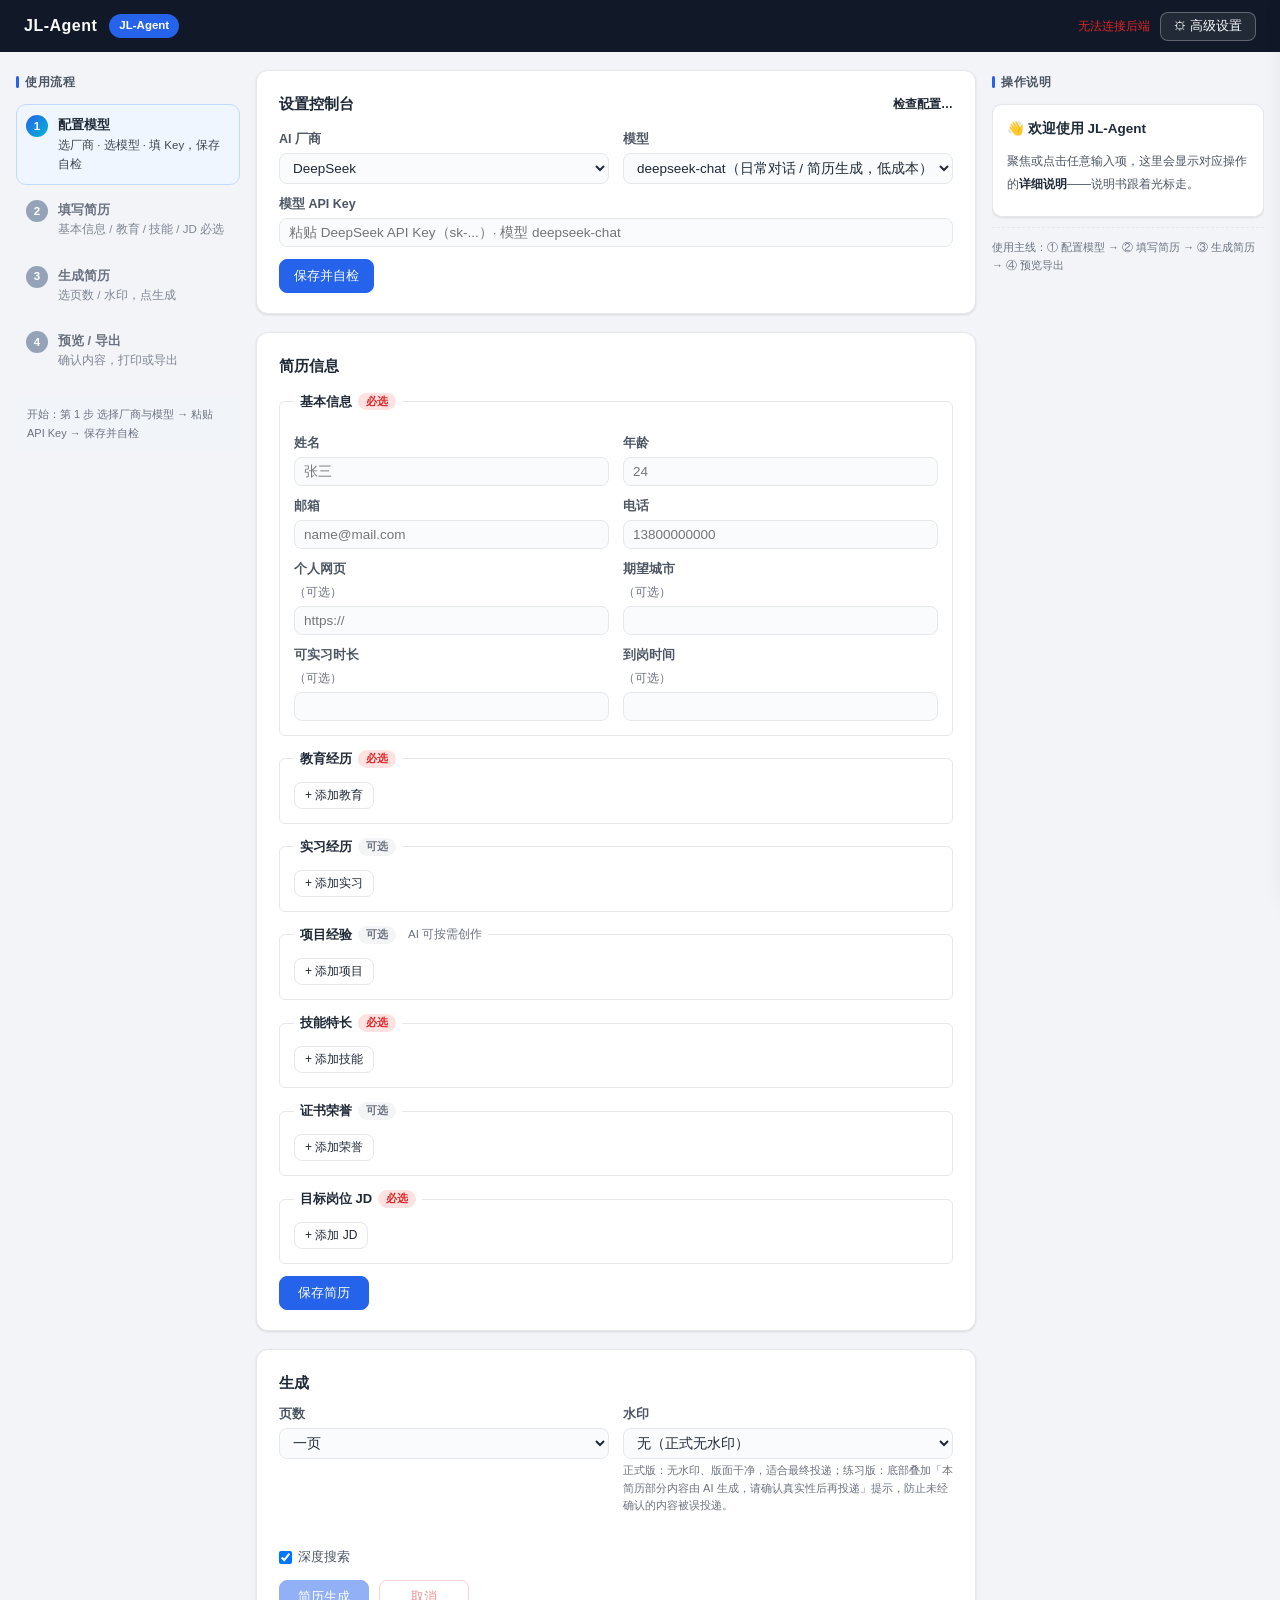
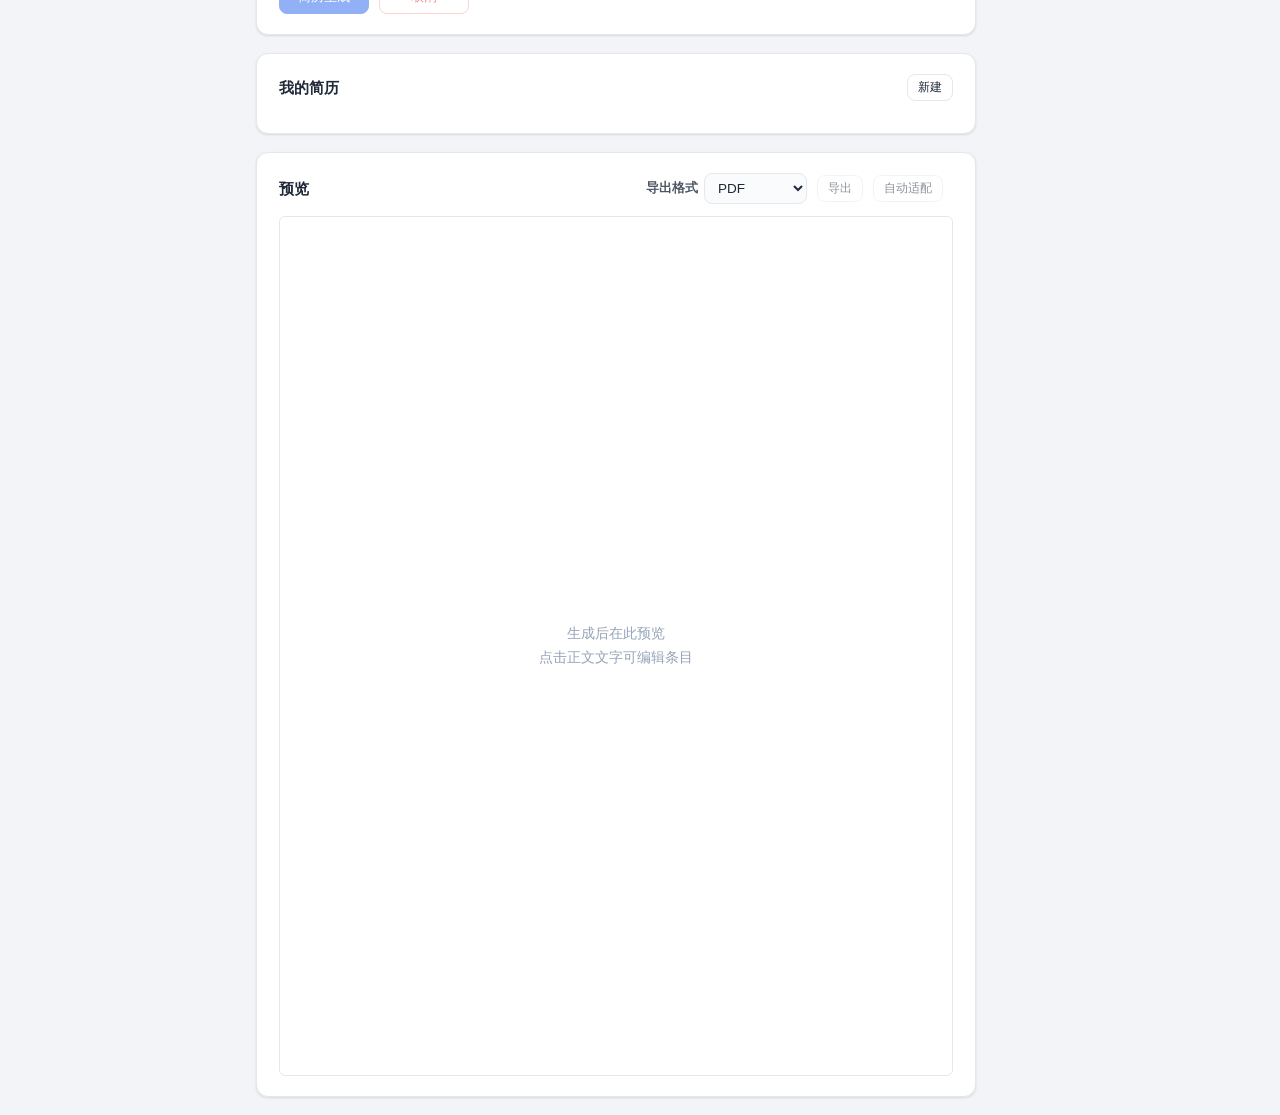
==== commit 302792f5: "refine(r25): 导出格式下拉与提醒栏说明去除(打印)/(Word)/(数据)等括号提示, 仅保留格式名称" ====
--- a/frontend/index.html
+++ b/frontend/index.html
@@ -167,9 +167,11 @@
         <div class="preview-tools">
           <label>导出格式
             <select id="p-export-fmt">
-              <option value="pdf">PDF（打印）</option>
-              <option value="docx">DOCX（Word）</option>
-              <option value="json">JSON（数据）</option>
+              <option value="pdf">PDF</option>
+              <option value="docx">DOCX</option>
+              <option value="md">Markdown</option>
+              <option value="html">HTML</option>
+              <option value="json">JSON</option>
             </select>
           </label>
           <button id="btn-export" class="btn small" type="button" disabled>导出</button>
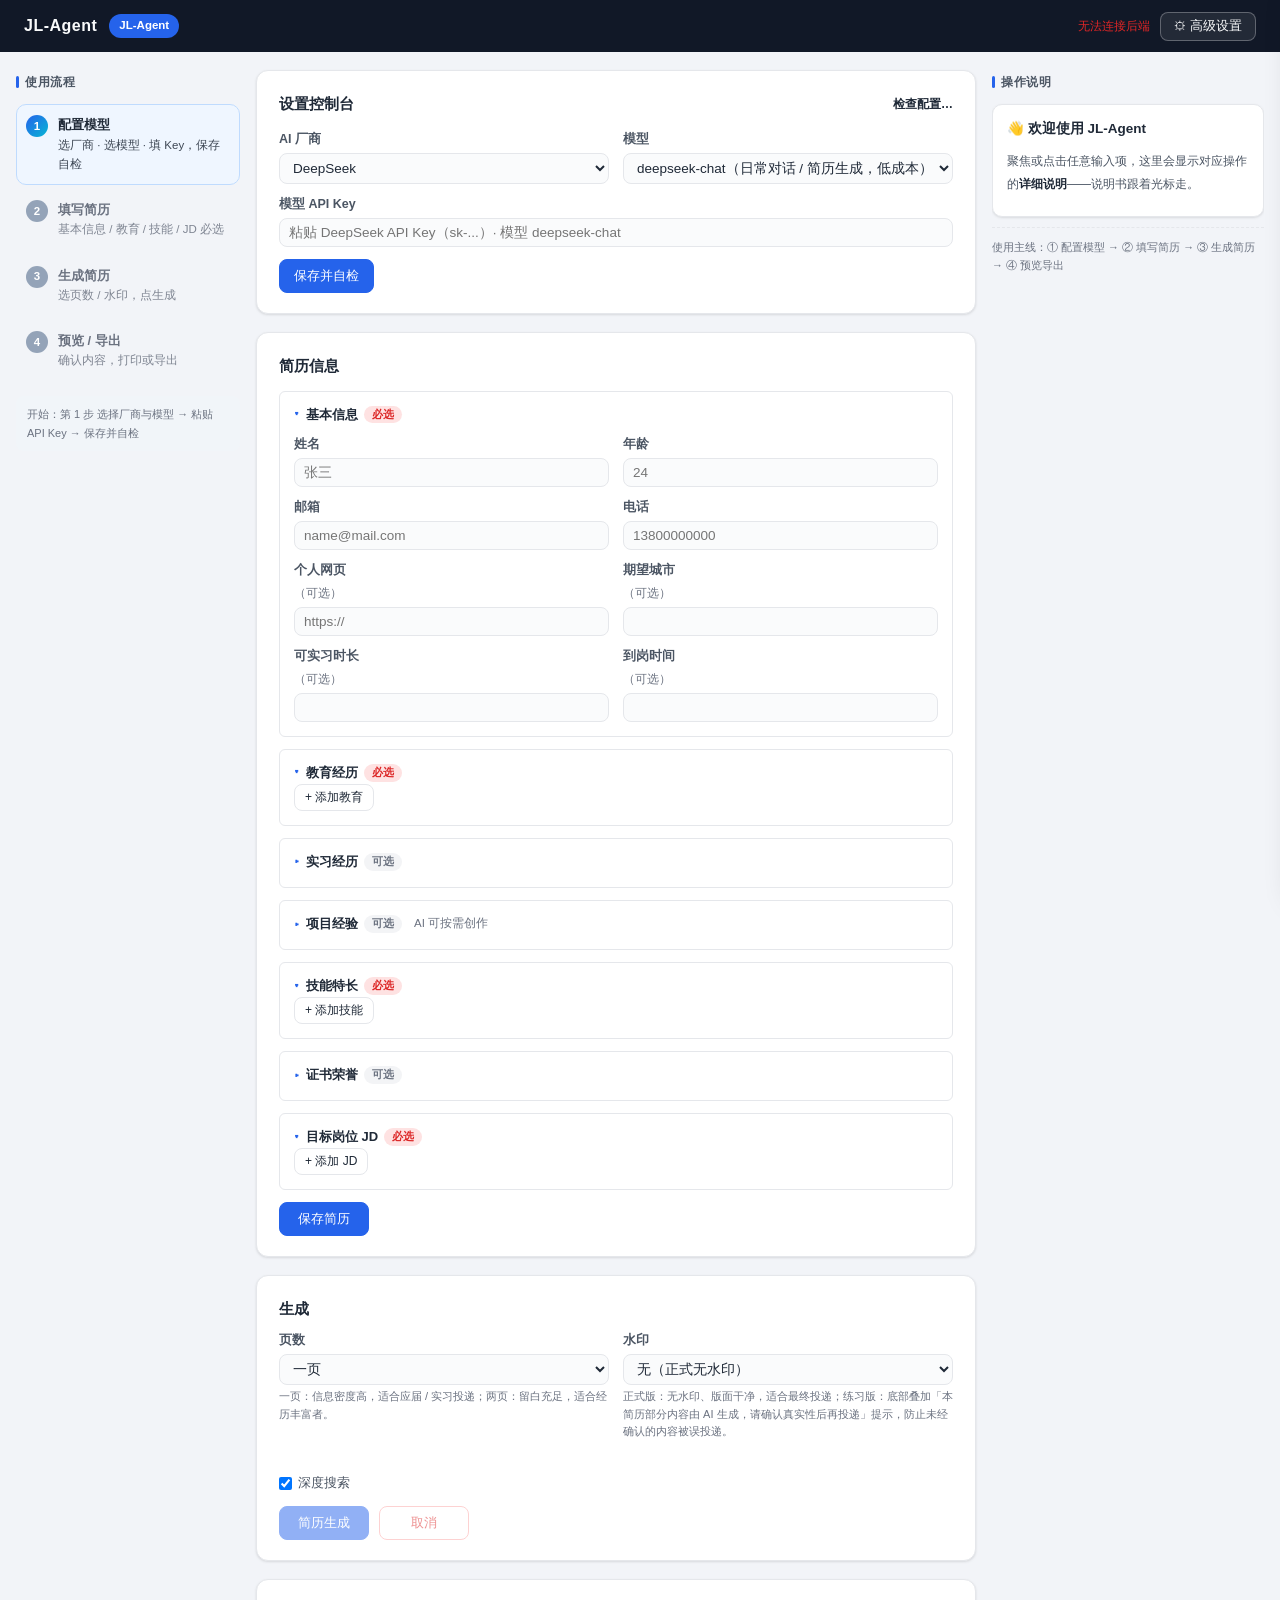
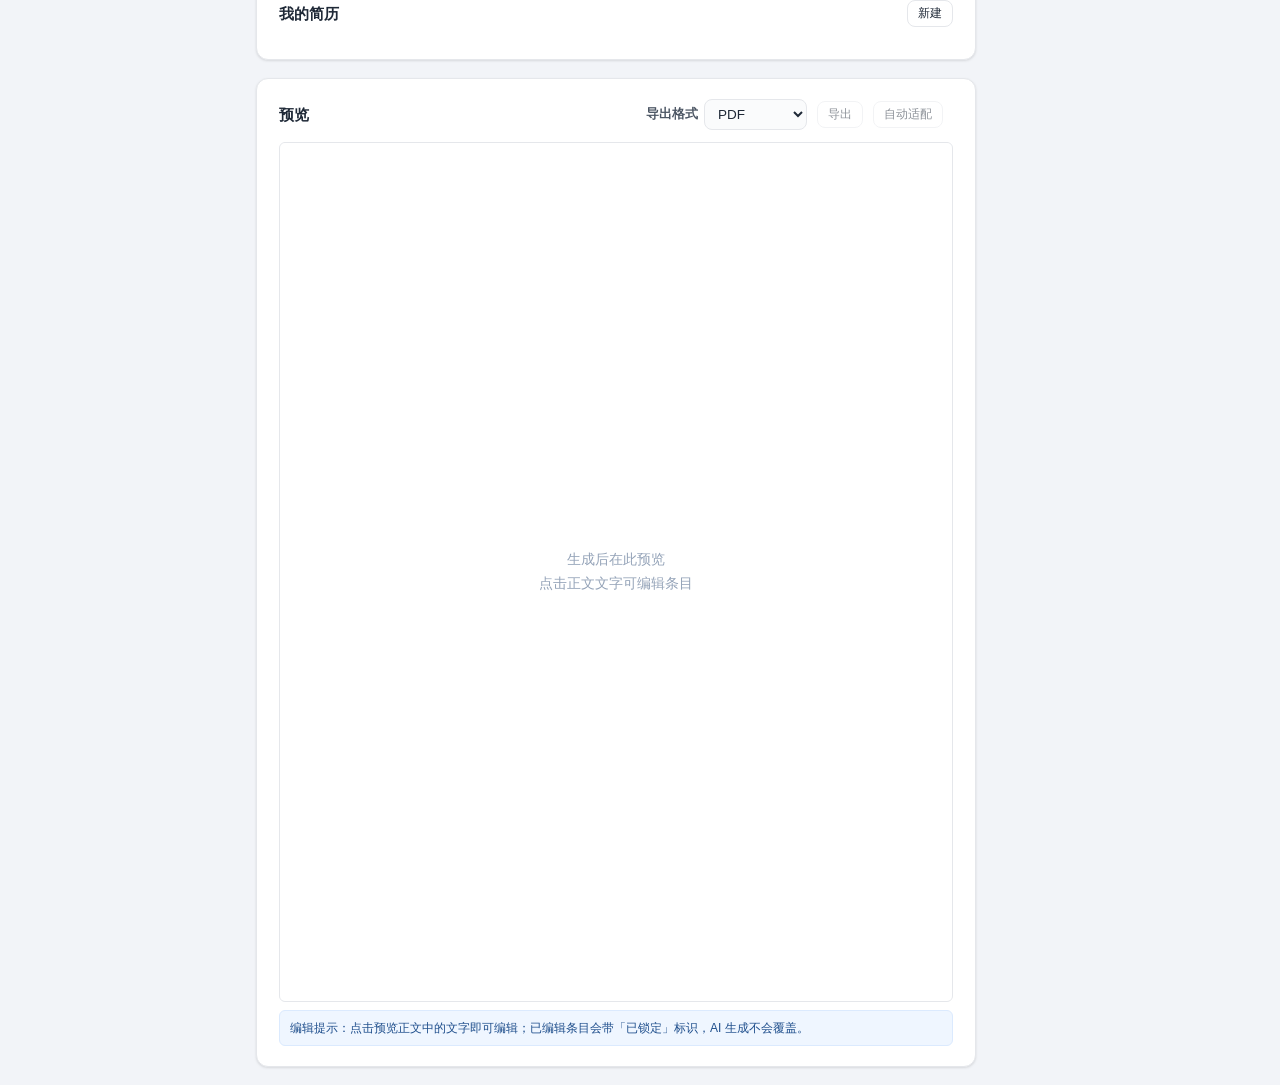
==== commit ce123f24: "feat(r25): 体验优化阶段2-4 + 产品文档补齐 - 可选分组details折叠(必选展开/可选收起+箭头)与页数说明; 空列表引导文案, 编辑提示默认可见并生成后绿色高亮, 生成完成滚动到" ====
--- a/frontend/index.html
+++ b/frontend/index.html
@@ -66,8 +66,8 @@
         <span id="cur-resume" class="muted small"></span>
       </div>
       <div class="form">
-        <fieldset>
-          <legend>基本信息 <span class="tag required">必选</span></legend>
+        <details class="fs-fold" open>
+          <summary>基本信息 <span class="tag required">必选</span></summary>
           <div class="grid">
             <label>姓名<input id="f-name" maxlength="32" placeholder="张三"></label>
             <label>年龄<input id="f-age" type="number" min="16" max="70" placeholder="24"></label>
@@ -78,43 +78,43 @@
             <label>可实习时长<span class="opt">（可选）</span><input id="f-duration" maxlength="50"></label>
             <label>到岗时间<span class="opt">（可选）</span><input id="f-start" maxlength="50"></label>
           </div>
-        </fieldset>
-
-        <fieldset>
-          <legend>教育经历 <span class="tag required">必选</span></legend>
+        </details>
+
+        <details class="fs-fold" open>
+          <summary>教育经历 <span class="tag required">必选</span></summary>
           <div id="edu-rows"></div>
           <button class="btn small" type="button" data-add="edu">+ 添加教育</button>
-        </fieldset>
-
-        <fieldset>
-          <legend>实习经历 <span class="tag optional">可选</span></legend>
+        </details>
+
+        <details class="fs-fold">
+          <summary>实习经历 <span class="tag optional">可选</span></summary>
           <div id="int-rows"></div>
           <button class="btn small" type="button" data-add="int">+ 添加实习</button>
-        </fieldset>
-
-        <fieldset>
-          <legend>项目经验 <span class="tag optional">可选</span><span class="opt-hint">AI 可按需创作</span></legend>
+        </details>
+
+        <details class="fs-fold">
+          <summary>项目经验 <span class="tag optional">可选</span><span class="opt-hint">AI 可按需创作</span></summary>
           <div id="proj-rows"></div>
           <button class="btn small" type="button" data-add="proj">+ 添加项目</button>
-        </fieldset>
-
-        <fieldset>
-          <legend>技能特长 <span class="tag required">必选</span></legend>
+        </details>
+
+        <details class="fs-fold" open>
+          <summary>技能特长 <span class="tag required">必选</span></summary>
           <div id="skill-rows"></div>
           <button class="btn small" type="button" data-add="skill">+ 添加技能</button>
-        </fieldset>
-
-        <fieldset>
-          <legend>证书荣誉 <span class="tag optional">可选</span></legend>
+        </details>
+
+        <details class="fs-fold">
+          <summary>证书荣誉 <span class="tag optional">可选</span></summary>
           <div id="honor-rows"></div>
           <button class="btn small" type="button" data-add="honor">+ 添加荣誉</button>
-        </fieldset>
-
-        <fieldset>
-          <legend>目标岗位 JD <span class="tag required">必选</span></legend>
+        </details>
+
+        <details class="fs-fold" open>
+          <summary>目标岗位 JD <span class="tag required">必选</span></summary>
           <div id="job-rows"></div>
           <button class="btn small" type="button" data-add="job">+ 添加 JD</button>
-        </fieldset>
+        </details>
       </div>
       <div class="actions">
         <button id="btn-save" class="btn primary" type="button">保存简历</button>
@@ -131,6 +131,7 @@
             <option value="one-page">一页</option>
             <option value="two-pages">两页</option>
           </select>
+          <span class="wm-hint">一页：信息密度高，适合应届 / 实习投递；两页：留白充足，适合经历丰富者。</span>
         </label>
         <label>水印
           <select id="g-watermark">
@@ -184,7 +185,7 @@
         <iframe id="preview" class="preview" title="简历预览"></iframe>
         <div id="preview-empty" class="preview-empty">生成后在此预览<br>点击正文文字可编辑条目</div>
       </div>
-      <div id="edit-tip" class="edit-tip hidden">编辑提示：点击预览正文中的文字即可编辑；已编辑条目会带「已锁定」标识，AI 生成不会覆盖。</div>
+      <div id="edit-tip" class="edit-tip">编辑提示：点击预览正文中的文字即可编辑；已编辑条目会带「已锁定」标识，AI 生成不会覆盖。</div>
     </section>
     </div>
 
--- a/frontend/css/app.css
+++ b/frontend/css/app.css
@@ -273,6 +273,11 @@
   border: 1px solid var(--line); border-radius: 4px;
 }
 .resume-list .del:hover { color: var(--err); border-color: #fca5a5; background: #fef2f2; }
+.resume-list .list-empty {
+  padding: 18px 14px; text-align: center; color: var(--muted); font-size: 12.5px;
+  border: 1px dashed var(--line); border-radius: var(--radius-small); line-height: 1.8;
+}
+.resume-list .list-empty b { color: var(--ink-soft); }
 
 /* ---------------- 按钮 ---------------- */
 .btn {
@@ -292,14 +297,23 @@
 .danger-t { color: var(--err); }
 
 /* ---------------- 表单 ---------------- */
-fieldset {
+/* 简历信息分组：details 可折叠（必选默认展开 open，可选默认收起；阶段2.1） */
+details.fs-fold {
   border: 1px solid var(--line); border-radius: var(--radius-small);
   padding: 12px 14px 14px; margin-top: 12px;
-}
-legend {
+  background: var(--card);
+}
+details.fs-fold summary {
   font-size: 13px; font-weight: 600; color: var(--ink);
-  padding: 0 6px; display: flex; align-items: center; gap: 6px;
-}
+  display: flex; align-items: center; gap: 6px;
+  cursor: pointer; user-select: none; list-style: none;
+}
+details.fs-fold summary::-webkit-details-marker { display: none; }
+details.fs-fold summary::before {
+  content: "▸"; color: var(--accent); font-size: 11px;
+  transition: transform .15s;
+}
+details.fs-fold[open] summary::before { transform: rotate(90deg); }
 .grid { display: grid; grid-template-columns: repeat(2, 1fr); gap: 10px 14px; margin-top: 8px; }
 .grid label.wide { grid-column: 1 / -1; }
 label { display: flex; flex-direction: column; gap: 3px; font-size: 12.5px; font-weight: 600; color: var(--ink-soft); }
@@ -375,6 +389,7 @@
   border: 1px solid var(--accent-bg); border-radius: var(--radius-small);
   color: #1e4e8c; font-size: 12px;
 }
+.edit-tip.show { background: #ecfdf5; border-color: #a7f3d0; color: var(--ok); font-weight: 600; }
 
 /* ---------------- 弹窗 ---------------- */
 .modal {
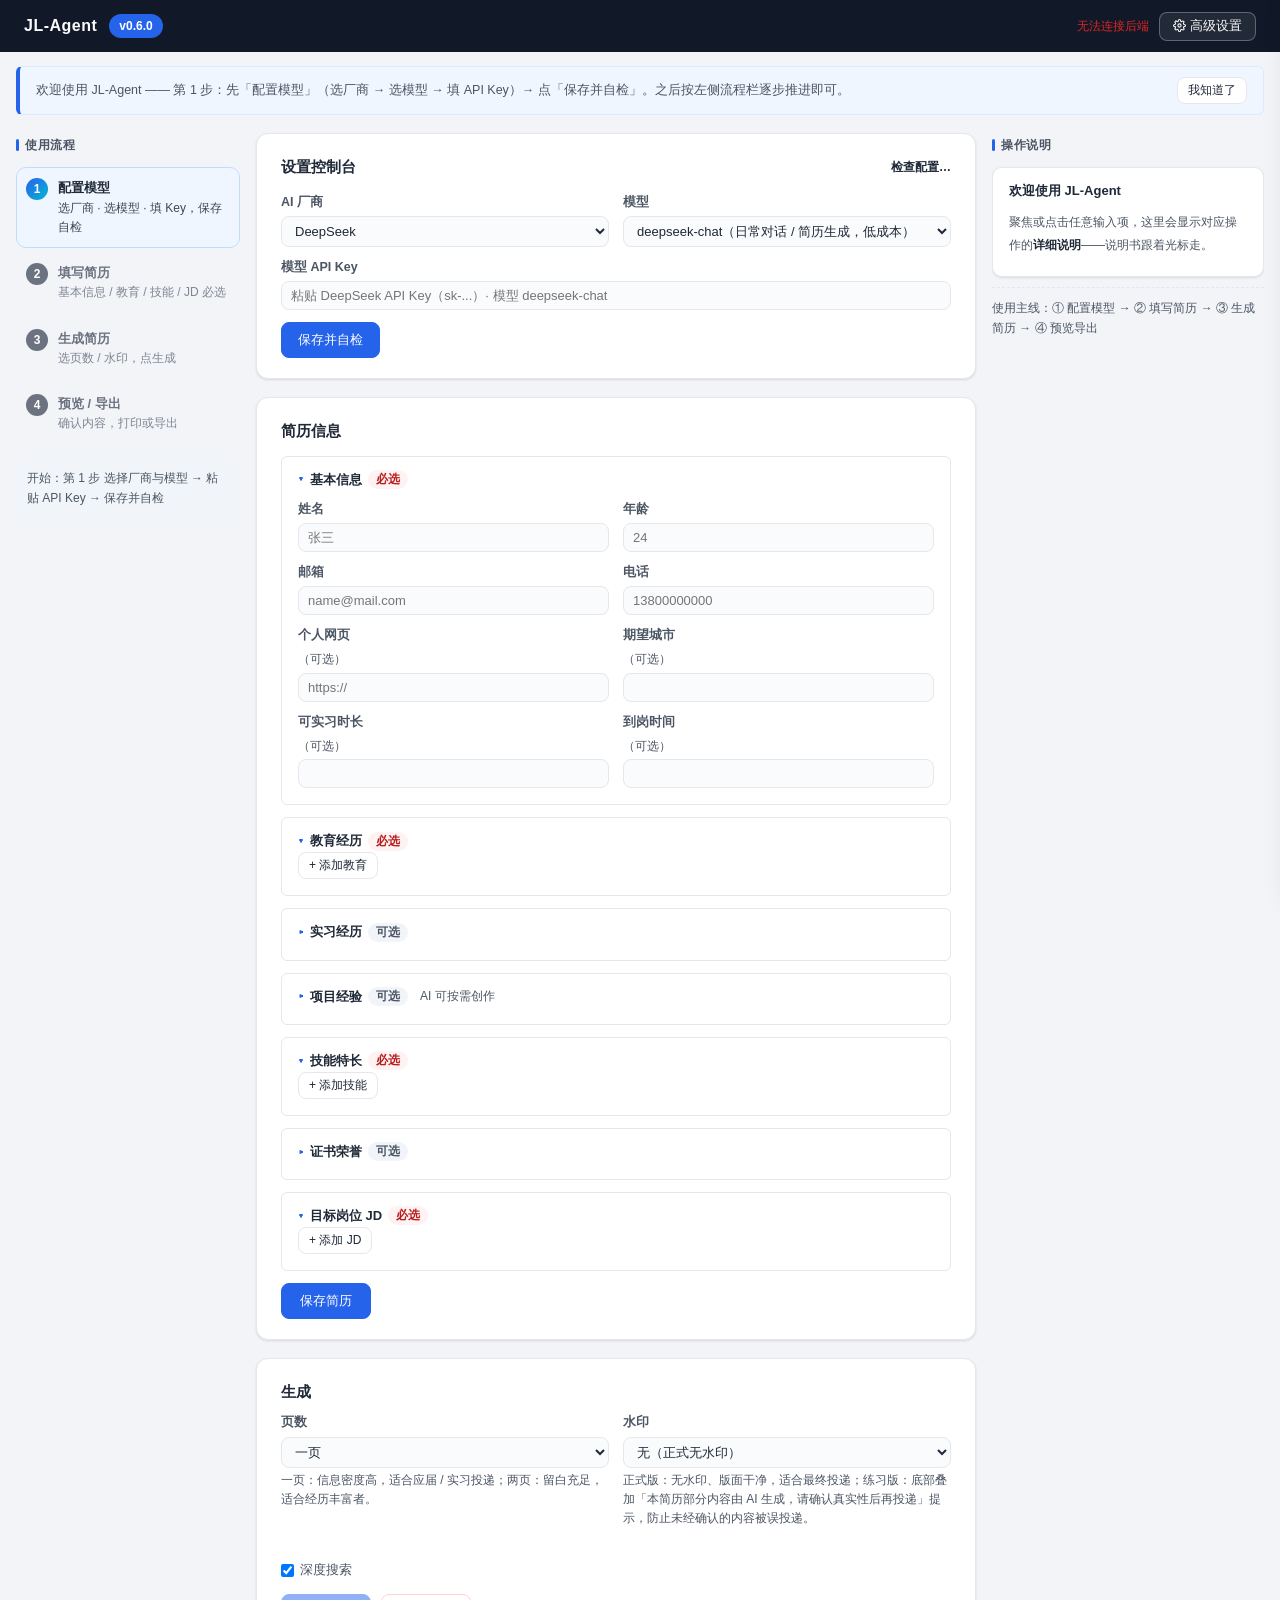
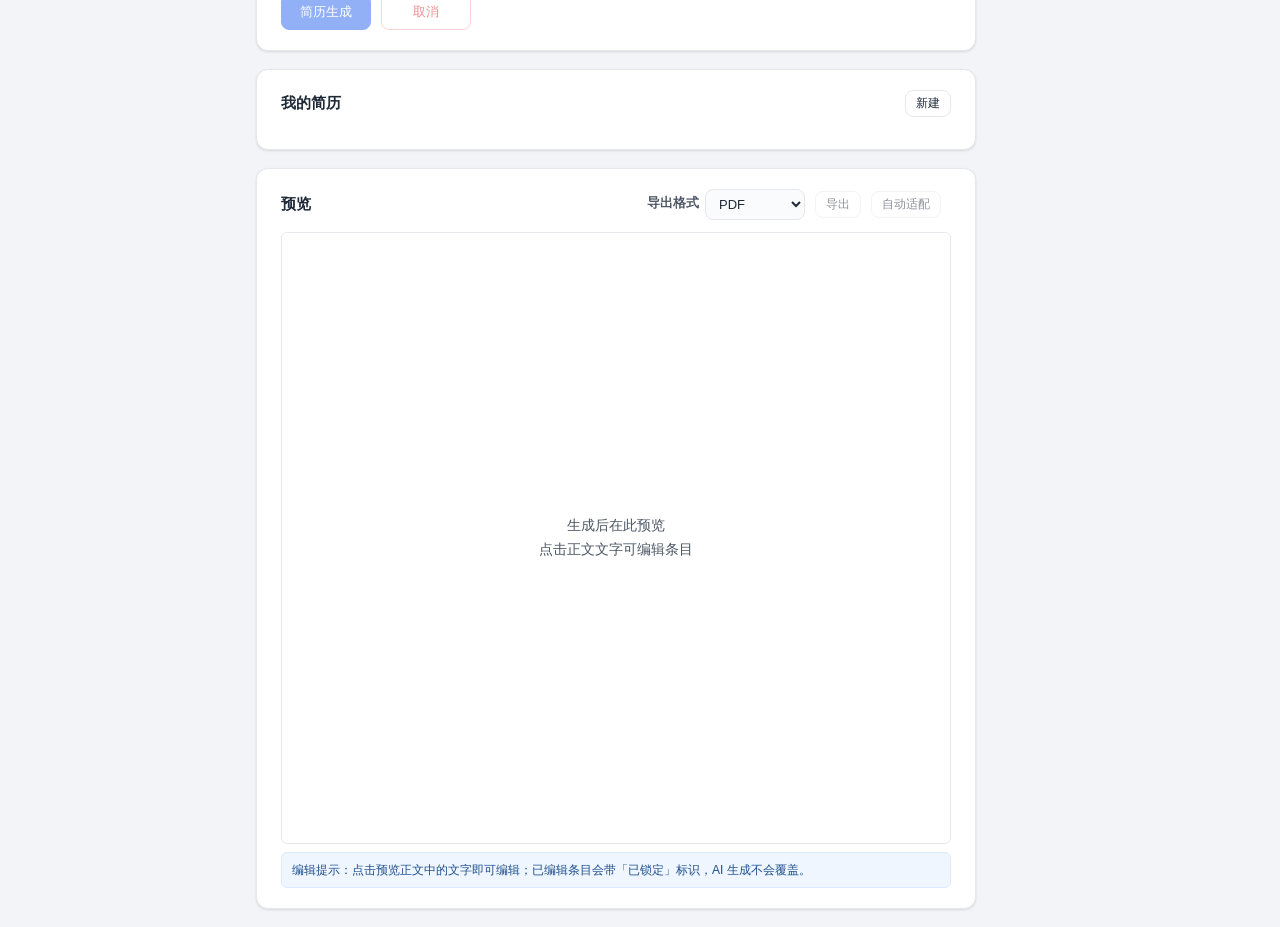
==== commit dd127d77: "feat(vis): 美术风格审核落地 - P1-1对比度修复12处(新增--ok-ink深档#047857, ok/warn状态文字/tag胶囊/muted引导/步骤圆点均达WCAG AA, 实测5" ====
--- a/frontend/index.html
+++ b/frontend/index.html
@@ -11,11 +11,11 @@
   <header class="topbar">
     <div class="brand">
       <h1>JL-Agent</h1>
-      <span id="ver-tag" class="ver-tag">JL-Agent</span>
+      <span id="ver-tag" class="ver-tag" title="版本号">v0.6.0</span>
     </div>
     <div class="top-right">
       <span id="health-status">检测中…</span>
-      <button id="btn-settings" class="btn-top" type="button">⚙ 高级设置</button>
+      <button id="btn-settings" class="btn-top" type="button"><svg class="ico" viewBox="0 0 24 24" width="13" height="13" fill="none" stroke="currentColor" stroke-width="2" stroke-linecap="round" stroke-linejoin="round" aria-hidden="true"><circle cx="12" cy="12" r="3"/><path d="M19.4 15a1.65 1.65 0 0 0 .33 1.82l.06.06a2 2 0 1 1-2.83 2.83l-.06-.06a1.65 1.65 0 0 0-1.82-.33 1.65 1.65 0 0 0-1 1.51V21a2 2 0 1 1-4 0v-.09A1.65 1.65 0 0 0 9 19.4a1.65 1.65 0 0 0-1.82.33l-.06.06a2 2 0 1 1-2.83-2.83l.06-.06a1.65 1.65 0 0 0 .33-1.82 1.65 1.65 0 0 0-1.51-1H3a2 2 0 1 1 0-4h.09A1.65 1.65 0 0 0 4.6 9a1.65 1.65 0 0 0-.33-1.82l-.06-.06a2 2 0 1 1 2.83-2.83l.06.06a1.65 1.65 0 0 0 1.82.33H9a1.65 1.65 0 0 0 1-1.51V3a2 2 0 1 1 4 0v.09a1.65 1.65 0 0 0 1 1.51 1.65 1.65 0 0 0 1.82-.33l.06-.06a2 2 0 1 1 2.83 2.83l-.06.06a1.65 1.65 0 0 0-.33 1.82V9a1.65 1.65 0 0 0 1.51 1H21a2 2 0 1 1 0 4h-.09a1.65 1.65 0 0 0-1.51 1z"/></svg>高级设置</button>
     </div>
   </header>
 
@@ -193,7 +193,7 @@
     <aside class="rail rail-right" aria-label="操作说明">
       <div class="rail-title">操作说明</div>
       <div class="help-box">
-        <div class="help-title" id="helpTitle">👋 欢迎使用 JL-Agent</div>
+        <div class="help-title" id="helpTitle">欢迎使用 JL-Agent</div>
         <div class="help-body" id="helpBody">聚焦或点击任意输入项，这里会显示对应操作的详细说明。</div>
       </div>
       <div class="help-foot" id="helpFoot">使用主线：① 配置模型 → ② 填写简历 → ③ 生成简历 → ④ 预览导出</div>
@@ -205,7 +205,7 @@
 <div class="mask" id="settings-mask"></div>
 <div class="drawer" id="settings-drawer">
   <div class="drawer-head">
-    <h3>⚙ 高级设置（多模型配置管理 / 搜索 / 插件）</h3>
+    <h3><svg class="ico" viewBox="0 0 24 24" width="13" height="13" fill="none" stroke="currentColor" stroke-width="2" stroke-linecap="round" stroke-linejoin="round" aria-hidden="true"><circle cx="12" cy="12" r="3"/><path d="M19.4 15a1.65 1.65 0 0 0 .33 1.82l.06.06a2 2 0 1 1-2.83 2.83l-.06-.06a1.65 1.65 0 0 0-1.82-.33 1.65 1.65 0 0 0-1 1.51V21a2 2 0 1 1-4 0v-.09A1.65 1.65 0 0 0 9 19.4a1.65 1.65 0 0 0-1.82.33l-.06.06a2 2 0 1 1-2.83-2.83l.06-.06a1.65 1.65 0 0 0 .33-1.82 1.65 1.65 0 0 0-1.51-1H3a2 2 0 1 1 0-4h.09A1.65 1.65 0 0 0 4.6 9a1.65 1.65 0 0 0-.33-1.82l-.06-.06a2 2 0 1 1 2.83-2.83l.06.06a1.65 1.65 0 0 0 1.82.33H9a1.65 1.65 0 0 0 1-1.51V3a2 2 0 1 1 4 0v.09a1.65 1.65 0 0 0 1 1.51 1.65 1.65 0 0 0 1.82-.33l.06-.06a2 2 0 1 1 2.83 2.83l-.06.06a1.65 1.65 0 0 0-.33 1.82V9a1.65 1.65 0 0 0 1.51 1H21a2 2 0 1 1 0 4h-.09a1.65 1.65 0 0 0-1.51 1z"/></svg>高级设置（多模型配置管理 / 搜索 / 插件）</h3>
     <button class="drawer-close" id="btn-close-settings" type="button">×</button>
   </div>
   <div class="drawer-body">
@@ -257,7 +257,7 @@
     </div>
 
     <h4>可集成插件（外部 CLI 工具）</h4>
-    <div class="hint-line">外部工具为「待接入」状态：点击「⚙ 一键配置」自动检测依赖并安装（失败会给出排查指引）；配置成功后「启用」才可选，由你自主决定是否激活。支持 OpenCLI / MediaCrawler / Agent-Reach / zhihu-cli 等，点击 GitHub 链接查看工具说明。</div>
+    <div class="hint-line">外部工具为「待接入」状态：点击「一键配置」自动检测依赖并安装（失败会给出排查指引）；配置成功后「启用」才可选，由你自主决定是否激活。支持 OpenCLI / MediaCrawler / Agent-Reach / zhihu-cli 等，点击 GitHub 链接查看工具说明。</div>
     <div id="plugin-list"></div>
     <div class="actions">
       <span id="plugin-msg" class="muted small"></span>
--- a/frontend/css/app.css
+++ b/frontend/css/app.css
@@ -17,69 +17,94 @@
   --muted: #94a3b8;
   --topbar: #111827;
   --topbar-fg: #f9fafb;
+  /* ux P1-1：语义辅助色（收编硬编码，提升一致性；近色合并容忍微差） */
+  --bg-soft: #f1f5f9;       /* 浅灰信息底 */
+  --bg-input: #fafbfc;      /* 输入框底 */
+  --code-bg: #eef1f5; --code-ink: #c0341d;
+  --info-border: #bfdbfe;   /* 激活态描边 */
+  --info-ink: #1e4e8c;      /* 信息提示文字 */
+  --ok-bg: #ecfdf5; --ok-border: #a7f3d0;
+  --ok-ink: #047857;  /* vis P1-1：成功态深档文字色（#059669 小字对比度 3.77→5.2:1） */
+  --warn-bg: #fffbeb; --warn-border: #fde68a; --warn-ink: #92400e;
+  --danger-bg: #fef2f2; --danger-border: #fca5a5; --danger-ink: #b91c1c;
+  --cat-bg: #e0e7ff; --cat-ink: #4f46e5;
   --radius-card: 12px;
   --radius-input: 8px;
   --radius-badge: 16px;
   --radius-small: 6px;
+  /* vis P1-2：字阶系统（6 级收敛，原 9 档散值；11/11.5px 提至 12px 保可读性） */
+  --fs-lg: 16px;      /* 顶栏品牌 */
+  --fs-title: 15px;   /* 卡片/弹窗标题 */
+  --fs-body: 14px;    /* 正文 */
+  --fs-sub-2: 13px;   /* 分组摘要/按钮/次要主文字 */
+  --fs-sub: 12.5px;   /* label/流程文字 */
+  --fs-mini: 12px;    /* 弱化说明/胶囊（最小字号） */
+  /* vis P1-2：间距基准（4px 网格，sp-N = N×4px） */
+  --sp-1: 4px; --sp-2: 8px; --sp-3: 12px; --sp-4: 16px; --sp-5: 20px; --sp-6: 24px;
   --shadow-card: 0 1px 3px rgba(0, 0, 0, .08), 0 1px 2px rgba(0, 0, 0, .04);
   --font: -apple-system, BlinkMacSystemFont, "Segoe UI", Roboto, "PingFang SC", "Microsoft YaHei", sans-serif;
 }
 * { box-sizing: border-box; margin: 0; padding: 0; }
+/* ux P0-1：键盘焦点可见指示（按钮/链接/折叠分组等，纯键盘可达；输入框走自身 ring） */
+:focus-visible { outline: 2px solid var(--accent); outline-offset: 2px; }
+input:focus-visible, select:focus-visible, textarea:focus-visible { outline: none; }
 body {
   font-family: var(--font);
   background: var(--bg);
   color: var(--ink);
-  font-size: 14px;
+  font-size: var(--fs-body);
   line-height: 1.7;
 }
 .hidden { display: none !important; }
-.muted { color: var(--muted); }
-.small { font-size: 11.5px; }
-.ok { color: var(--ok); }
+.muted { color: var(--ink-mute); }
+/* vis P2-3：统一线性图标（内联 SVG，stroke=currentColor 跟随文字色） */
+.ico { display: inline-block; vertical-align: -2px; margin-right: 4px; }
+.small { font-size: var(--fs-mini); }
+.ok { color: var(--ok-ink); }
 .bad { color: var(--err); }
 code {
   font-family: Consolas, Menlo, monospace;
-  background: #eef1f5; color: #c0341d;
-  border-radius: 4px; padding: 0 4px; font-size: 12px;
+  background: var(--code-bg); color: var(--code-ink);
+  border-radius: 4px; padding: 0 4px; font-size: var(--fs-mini);
 }
 
 /* ---------------- 顶栏（52px 深色） ---------------- */
 .topbar {
   display: flex; align-items: center; justify-content: space-between;
-  height: 52px; padding: 0 24px;
+  height: 52px; padding: 0 var(--sp-6);
   background: var(--topbar); color: var(--topbar-fg);
   position: sticky; top: 0; z-index: 10;
 }
 .topbar .brand { display: flex; align-items: center; gap: 12px; }
-.topbar h1 { font-size: 16px; color: var(--topbar-fg); letter-spacing: .5px; }
+.topbar h1 { font-size: var(--fs-lg); color: var(--topbar-fg); letter-spacing: .5px; }
 .ver-tag {
   background: var(--accent); color: #fff;
-  font-size: 11.5px; font-weight: 600;
+  font-size: var(--fs-mini); font-weight: 600;
   padding: 2px 10px; border-radius: var(--radius-badge);
 }
-#health-status { font-size: 12px; }
+#health-status { font-size: var(--fs-mini); }
 .top-right { display: flex; align-items: center; gap: 10px; }
 .btn-top {
   border: 1px solid rgba(255, 255, 255, .28); background: rgba(255, 255, 255, .08);
   color: var(--topbar-fg); padding: 5px 13px; border-radius: var(--radius-input);
-  font-size: 12.5px; cursor: pointer; transition: background .15s;
+  font-size: var(--fs-sub); cursor: pointer; transition: background .15s;
 }
 .btn-top:hover { background: rgba(255, 255, 255, .18); }
 
 /* ---------------- 布局（三栏：左流程栏 + 主内容 + 右提醒栏） ---------------- */
 .layout {
-  max-width: 1280px; margin: 18px auto; padding: 0 16px;
-  display: flex; gap: 16px; align-items: flex-start;
+  max-width: 1280px; margin: 18px auto; padding: 0 var(--sp-4);
+  display: flex; gap: var(--sp-4); align-items: flex-start;
 }
 .wrap { flex: 1; min-width: 0; display: flex; flex-direction: column; gap: 18px; }
 .card {
   background: var(--card);
   border: 1px solid var(--line);
   border-radius: var(--radius-card);
-  padding: 20px 22px;
+  padding: var(--sp-5) var(--sp-6);
   box-shadow: var(--shadow-card);
 }
-.card h2 { font-size: 15px; font-weight: 700; }
+.card h2 { font-size: var(--fs-title); font-weight: 700; }
 .card-head { display: flex; align-items: center; justify-content: space-between; margin-bottom: 12px; }
 .card-head h2 { margin: 0; }
 .card-head .muted { font-weight: normal; }
@@ -93,7 +118,7 @@
 }
 .rail-right { flex-basis: 272px; }
 .rail-title {
-  font-size: 12px; font-weight: 700; color: var(--ink-soft);
+  font-size: var(--fs-mini); font-weight: 700; color: var(--ink-soft);
   letter-spacing: .5px; margin: 2px 0 12px;
   display: flex; align-items: center; gap: 6px;
 }
@@ -104,35 +129,55 @@
   padding: 10px 9px; border-radius: 10px; margin-bottom: 4px;
   border: 1px solid transparent; color: var(--ink-mute);
 }
-.progress-steps li.active { background: var(--accent-soft); border-color: #bfdbfe; color: var(--ink); }
+.progress-steps li.active { background: var(--accent-soft); border-color: var(--info-border); color: var(--ink); }
 .progress-steps li.done { color: var(--ink-soft); }
 .progress-steps .p-no {
   flex: 0 0 22px; height: 22px; border-radius: 50%;
-  background: var(--muted); color: #fff;
-  font-size: 11.5px; font-weight: 700;
+  background: var(--ink-mute); color: #fff;
+  font-size: var(--fs-mini); font-weight: 700;
   display: inline-flex; align-items: center; justify-content: center;
 }
 .progress-steps li.active .p-no { background: linear-gradient(135deg, var(--accent), var(--accent-2)); }
-.progress-steps li.done .p-no { background: var(--ok); }
-.progress-steps .p-txt { font-size: 12.5px; line-height: 1.55; }
-.progress-steps .p-txt b { display: block; font-weight: 700; font-size: 13px; }
-.progress-steps .p-txt em { font-style: normal; font-size: 11.5px; opacity: .85; }
+.progress-steps li.done .p-no { background: var(--ok-ink); }
+.progress-steps .p-txt { font-size: var(--fs-sub); line-height: 1.55; }
+.progress-steps .p-txt b { display: block; font-weight: 700; font-size: var(--fs-sub-2); }
+.progress-steps .p-txt em { font-style: normal; font-size: var(--fs-mini); opacity: .85; }
+/* ux P1-2：首启引导 —— 第 1 步脉冲高亮（播两遍后停） */
+.pulse-once {
+  animation: pulse-once 1.5s ease-in-out 2;
+  border-color: var(--accent);
+}
+@keyframes pulse-once {
+  0%, 100% { box-shadow: 0 0 0 0 rgba(37, 99, 235, 0); }
+  50% { box-shadow: 0 0 0 9px rgba(37, 99, 235, .16); }
+}
+/* ux P1-2：首启引导 —— 顶部提示条（位于布局上方，宽度与内容区对齐） */
+.onboard-tip {
+  display: flex; align-items: center; gap: 14px;
+  max-width: 1248px; margin: 14px auto 0; padding: 10px 16px;
+  background: var(--accent-soft); border: 1px solid var(--accent-bg);
+  border-left: 4px solid var(--accent); border-radius: var(--radius-small);
+  color: var(--ink-soft); font-size: var(--fs-sub); line-height: 1.7;
+}
+.onboard-tip span { flex: 1; }
+.onboard-tip .btn { flex: 0 0 auto; }
+@media (max-width: 720px) { .onboard-tip { flex-wrap: wrap; } }
 .rail-note {
   margin-top: 14px; padding: 9px 11px; border-radius: 8px;
-  background: #f1f5f9; font-size: 11px; color: var(--ink-mute); line-height: 1.7;
+  background: var(--bg-soft); font-size: var(--fs-mini); color: var(--ink-soft); line-height: 1.7;
 }
 .help-box {
   border: 1px solid var(--line); border-radius: 10px;
-  background: var(--card); padding: 13px 14px; box-shadow: var(--shadow-card);
-}
-.help-title { font-size: 13.5px; font-weight: 700; color: var(--ink); margin-bottom: 9px; display: flex; gap: 6px; align-items: center; }
-.help-body { font-size: 12px; color: var(--ink-soft); line-height: 1.85; }
+  background: var(--card); padding: var(--sp-3) var(--sp-4); box-shadow: var(--shadow-card);
+}
+.help-title { font-size: var(--fs-sub-2); font-weight: 700; color: var(--ink); margin-bottom: 9px; display: flex; gap: 6px; align-items: center; }
+.help-body { font-size: var(--fs-mini); color: var(--ink-soft); line-height: 1.85; }
 .help-body p { margin: 0 0 8px; }
 .help-body ul { margin: 0 0 8px; padding-left: 18px; }
 .help-body li { margin-bottom: 4px; }
 .help-body b { color: var(--ink); }
-.help-body code { background: #eef1f5; padding: 1px 5px; border-radius: 4px; font-size: 11px; color: #c0341d; }
-.help-foot { margin-top: 10px; padding-top: 10px; border-top: 1px dashed var(--line); font-size: 11px; color: var(--ink-mute); line-height: 1.7; }
+.help-body code { background: var(--code-bg); padding: 1px 5px; border-radius: 4px; font-size: var(--fs-mini); color: var(--code-ink); }
+.help-foot { margin-top: 10px; padding-top: 10px; border-top: 1px dashed var(--line); font-size: var(--fs-mini); color: var(--ink-soft); line-height: 1.7; }
 @media (max-width: 1240px) { .rail-left { flex-basis: 190px; } .rail-right { flex-basis: 244px; } }
 @media (max-width: 1024px) { .rail-right { display: none; } }
 @media (max-width: 820px) { .rail-left { display: none; } }
@@ -141,7 +186,7 @@
 .err-inp {
   border-color: var(--err) !important;
   box-shadow: 0 0 0 3px rgba(220, 38, 38, .15) !important;
-  background: #fef2f2 !important;
+  background: var(--danger-bg) !important;
 }
 
 /* 高级设置抽屉（顶部常驻按钮打开，仿 MS-Agent） */
@@ -161,17 +206,17 @@
   display: flex; align-items: center; gap: 10px;
   padding: 14px 18px; background: var(--topbar); color: var(--topbar-fg);
 }
-.drawer-head h3 { margin: 0; font-size: 14.5px; }
+.drawer-head h3 { margin: 0; font-size: var(--fs-body); }
 .drawer-close {
   margin-left: auto; background: none; border: none;
   color: #9ca3af; font-size: 22px; cursor: pointer; line-height: 1;
 }
 .drawer-close:hover { color: #fff; }
-.drawer-body { padding: 16px 18px; overflow-y: auto; flex: 1; }
-.drawer-body h4 { font-size: 13px; margin: 18px 0 8px; color: var(--ink-soft); }
+.drawer-body { padding: var(--sp-4) var(--sp-5); overflow-y: auto; flex: 1; }
+.drawer-body h4 { font-size: var(--fs-sub-2); margin: 18px 0 8px; color: var(--ink-soft); }
 .drawer-body label.chk { padding-top: 0; }
 .hint-line {
-  font-size: 11.5px; color: var(--ink-mute); line-height: 1.6;
+  font-size: var(--fs-mini); color: var(--ink-soft); line-height: 1.6;
   background: var(--accent-soft); border: 1px solid var(--line);
   border-radius: var(--radius-small); padding: 8px 10px; margin-bottom: 10px;
 }
@@ -184,8 +229,8 @@
   transition: border-color .15s;
 }
 .prov-item.active { border-color: var(--accent); background: var(--accent-soft); }
-.prov-main { font-size: 13px; display: flex; align-items: center; gap: 6px; flex-wrap: wrap; }
-.prov-sub { font-size: 11.5px; color: var(--ink-mute); margin-top: 2px; word-break: break-all; }
+.prov-main { font-size: var(--fs-sub-2); display: flex; align-items: center; gap: 6px; flex-wrap: wrap; }
+.prov-sub { font-size: var(--fs-mini); color: var(--ink-soft); margin-top: 2px; word-break: break-all; }
 .prov-ops { display: flex; gap: 6px; margin-top: 8px; }
 
 /* 可集成插件列表（外部 CLI 工具） */
@@ -196,24 +241,24 @@
   transition: border-color .15s;
 }
 .plugin-item.on { border-color: var(--accent); background: var(--accent-soft); }
-.plugin-main { font-size: 13px; display: flex; align-items: center; gap: 6px; flex-wrap: wrap; }
-.plugin-sub { font-size: 11.5px; color: var(--ink-mute); margin-top: 2px; word-break: break-all; }
+.plugin-main { font-size: var(--fs-sub-2); display: flex; align-items: center; gap: 6px; flex-wrap: wrap; }
+.plugin-sub { font-size: var(--fs-mini); color: var(--ink-soft); margin-top: 2px; word-break: break-all; }
 .plugin-sub a { color: var(--accent); }
 .plugin-ops { display: flex; align-items: center; gap: 12px; margin-top: 8px; flex-wrap: wrap; }
-.plugin-toggle { padding-top: 0; font-size: 12.5px; cursor: pointer; display: inline-flex; align-items: center; gap: 4px; }
-.plugin-hint { margin-top: 6px; font-size: 11px; color: var(--ink-mute); word-break: break-all; }
+.plugin-toggle { padding-top: 0; font-size: var(--fs-sub); cursor: pointer; display: inline-flex; align-items: center; gap: 4px; }
+.plugin-hint { margin-top: 6px; font-size: var(--fs-mini); color: var(--ink-soft); word-break: break-all; }
 .plugin-hint.err { color: var(--err); }
-.plugin-feats { margin-top: 8px; font-size: 12px; color: var(--ink-soft); display: flex; align-items: center; gap: 10px; flex-wrap: wrap; }
-.plugin-feats .feat { padding-top: 0; cursor: pointer; display: inline-flex; align-items: center; gap: 4px; font-size: 12px; }
-.tag.cat-tag { background: #e0e7ff; color: #4f46e5; }
-.tag.err-tag { background: #fee2e2; color: var(--err); }
+.plugin-feats { margin-top: 8px; font-size: var(--fs-mini); color: var(--ink-soft); display: flex; align-items: center; gap: 10px; flex-wrap: wrap; }
+.plugin-feats .feat { padding-top: 0; cursor: pointer; display: inline-flex; align-items: center; gap: 4px; font-size: var(--fs-mini); }
+.tag.cat-tag { background: var(--cat-bg); color: var(--cat-ink); }
+.tag.err-tag { background: var(--danger-bg); color: var(--err); }
 .tag.on-tag { background: var(--accent); color: #fff; }
 
 /* R20-3：配置前醒目提示（如 MediaCrawler 需扫码登录） */
 .login-notice {
   margin-top: 8px; padding: 7px 10px;
-  background: #fef2f2; border: 1px solid #fecaca; border-left: 3px solid var(--err);
-  color: #b91c1c; font-size: 12px; line-height: 1.6; border-radius: var(--radius-small);
+  background: var(--danger-bg); border: 1px solid var(--danger-border); border-left: 3px solid var(--err);
+  color: var(--danger-ink); font-size: var(--fs-mini); line-height: 1.6; border-radius: var(--radius-small);
   word-break: break-all;
 }
 
@@ -223,58 +268,58 @@
   background: var(--accent-soft); padding: 8px 12px;
 }
 details.tutorial summary {
-  cursor: pointer; font-size: 12px; font-weight: 600; color: var(--accent);
+  cursor: pointer; font-size: var(--fs-mini); font-weight: 600; color: var(--accent);
   user-select: none;
 }
 details.tutorial ol {
-  margin: 8px 0 0 18px; font-size: 12px; color: var(--ink-soft); line-height: 1.8;
+  margin: 8px 0 0 18px; font-size: var(--fs-mini); color: var(--ink-soft); line-height: 1.8;
 }
 details.tutorial a { color: var(--accent); text-decoration: underline; }
 
 /* R20-5：水印选项说明 */
 .wm-hint {
-  font-size: 11px; font-weight: normal; color: var(--ink-mute); line-height: 1.6;
+  font-size: var(--fs-mini); font-weight: normal; color: var(--ink-soft); line-height: 1.6;
 }
 
 /* 配置状态条 */
-.key-status { font-size: 12px; font-weight: 600; }
-.key-status.ok { color: var(--ok); }
-.key-status.warn { color: var(--warn); }
+.key-status { font-size: var(--fs-mini); font-weight: 600; }
+.key-status.ok { color: var(--ok-ink); }
+.key-status.warn { color: var(--warn-ink); }
 
 /* ---------------- 必选 / 可选 胶囊 ---------------- */
 .tag {
-  display: inline-block; font-size: 11px; font-weight: 600;
+  display: inline-block; font-size: var(--fs-mini); font-weight: 600;
   padding: 0 8px; border-radius: var(--radius-badge);
   vertical-align: 1px; line-height: 1.6;
 }
-.tag.required { background: #fee2e2; color: var(--err); }
-.tag.optional { background: #f3f4f6; color: var(--ink-mute); }
-.tag.ok-tag { background: #d1fae5; color: var(--ok); }
-label .opt { font-size: 11.5px; color: var(--ink-mute); font-weight: normal; }
-.opt-hint { font-size: 11.5px; color: var(--ink-mute); font-weight: normal; margin-left: 6px; }
+.tag.required { background: var(--danger-bg); color: var(--danger-ink); }
+.tag.optional { background: var(--bg-soft); color: var(--ink-soft); }
+.tag.ok-tag { background: var(--ok-bg); color: var(--ok-ink); }
+label .opt { font-size: var(--fs-mini); color: var(--ink-soft); font-weight: normal; }
+.opt-hint { font-size: var(--fs-mini); color: var(--ink-soft); font-weight: normal; margin-left: 6px; }
 
 /* ---------------- 简历列表 ---------------- */
 .resume-list { list-style: none; margin-top: 6px; }
 .resume-list li {
   display: flex; align-items: center; gap: 10px;
   padding: 10px 12px; border: 1px solid var(--line); border-radius: var(--radius-small);
-  margin-bottom: 6px; cursor: pointer; font-size: 13px;
+  margin-bottom: 6px; cursor: pointer; font-size: var(--fs-sub-2);
   transition: border-color .15s, background .15s;
 }
 .resume-list li:hover { border-color: var(--accent); }
 .resume-list li.active { background: var(--accent-soft); border-color: var(--accent); }
 .resume-list .li-main { font-weight: 600; white-space: nowrap; }
 .resume-list .li-sub {
-  color: var(--ink-mute); font-size: 11px; overflow: hidden;
+  color: var(--ink-soft); font-size: var(--fs-mini); overflow: hidden;
   text-overflow: ellipsis; white-space: nowrap; flex: 1;
 }
 .resume-list .del {
-  color: var(--ink-mute); font-size: 12px; padding: 2px 8px;
+  color: var(--ink-mute); font-size: var(--fs-mini); padding: 2px 8px;
   border: 1px solid var(--line); border-radius: 4px;
 }
-.resume-list .del:hover { color: var(--err); border-color: #fca5a5; background: #fef2f2; }
+.resume-list .del:hover { color: var(--err); border-color: var(--danger-border); background: var(--danger-bg); }
 .resume-list .list-empty {
-  padding: 18px 14px; text-align: center; color: var(--muted); font-size: 12.5px;
+  padding: 18px 14px; text-align: center; color: var(--ink-soft); font-size: var(--fs-sub);
   border: 1px dashed var(--line); border-radius: var(--radius-small); line-height: 1.8;
 }
 .resume-list .list-empty b { color: var(--ink-soft); }
@@ -282,48 +327,48 @@
 /* ---------------- 按钮 ---------------- */
 .btn {
   border: 1px solid var(--line); background: var(--card); color: var(--ink);
-  padding: 7px 14px; border-radius: var(--radius-input); cursor: pointer; font-size: 13px;
+  padding: var(--sp-2) var(--sp-4); border-radius: var(--radius-input); cursor: pointer; font-size: var(--fs-sub-2);
   transition: filter .12s, border-color .12s, background .12s;
 }
 .btn:hover { border-color: var(--accent); }
 .btn:hover:not(:disabled) { filter: brightness(1.08); }
 .btn:disabled { opacity: .5; cursor: not-allowed; }
-.btn.small { padding: 4px 10px; font-size: 12px; }
-.btn.tiny { padding: 2px 8px; font-size: 11.5px; border-radius: var(--radius-small); }
+.btn.small { padding: 4px 10px; font-size: var(--fs-mini); }
+.btn.tiny { padding: 2px 8px; font-size: var(--fs-mini); border-radius: var(--radius-small); }
 .btn.primary { background: var(--accent); color: #fff; border-color: var(--accent); }
 .btn.ghost { background: var(--card); border-color: var(--line); }
-.btn.danger { color: var(--err); border-color: #fca5a5; }
-.btn.danger:hover { background: #fef2f2; }
+.btn.danger { color: var(--err); border-color: var(--danger-border); }
+.btn.danger:hover { background: var(--danger-bg); }
 .danger-t { color: var(--err); }
 
 /* ---------------- 表单 ---------------- */
 /* 简历信息分组：details 可折叠（必选默认展开 open，可选默认收起；阶段2.1） */
 details.fs-fold {
   border: 1px solid var(--line); border-radius: var(--radius-small);
-  padding: 12px 14px 14px; margin-top: 12px;
+  padding: var(--sp-3) var(--sp-4) var(--sp-4); margin-top: var(--sp-3);
   background: var(--card);
 }
 details.fs-fold summary {
-  font-size: 13px; font-weight: 600; color: var(--ink);
+  font-size: var(--fs-sub-2); font-weight: 600; color: var(--ink);
   display: flex; align-items: center; gap: 6px;
   cursor: pointer; user-select: none; list-style: none;
 }
 details.fs-fold summary::-webkit-details-marker { display: none; }
 details.fs-fold summary::before {
-  content: "▸"; color: var(--accent); font-size: 11px;
+  content: "▸"; color: var(--accent); font-size: var(--fs-mini);
   transition: transform .15s;
 }
 details.fs-fold[open] summary::before { transform: rotate(90deg); }
 .grid { display: grid; grid-template-columns: repeat(2, 1fr); gap: 10px 14px; margin-top: 8px; }
 .grid label.wide { grid-column: 1 / -1; }
-label { display: flex; flex-direction: column; gap: 3px; font-size: 12.5px; font-weight: 600; color: var(--ink-soft); }
+label { display: flex; flex-direction: column; gap: 3px; font-size: var(--fs-sub); font-weight: 600; color: var(--ink-soft); }
 label.chk { flex-direction: row; align-items: center; gap: 6px; padding-top: 22px; font-weight: 500; }
 label.full { grid-column: 1 / -1; }
 input, select, textarea {
   border: 1px solid var(--line); border-radius: var(--radius-input);
-  padding: 6px 9px; font-size: 13.5px; color: var(--ink);
+  padding: 6px 9px; font-size: var(--fs-sub-2); color: var(--ink);
   font-family: inherit; width: 100%;
-  background: #fafbfc;
+  background: var(--bg-input);
 }
 /* r16：checkbox 不占满整行，文字与勾选框同一行显示 */
 input[type="checkbox"], input[type="radio"] { width: auto; flex: none; }
@@ -337,17 +382,17 @@
   padding: 10px 12px; margin-top: 8px; position: relative;
 }
 .row .idx {
-  display: inline-block; font-size: 12px; font-weight: 700; color: var(--accent);
+  display: inline-block; font-size: var(--fs-mini); font-weight: 700; color: var(--accent);
   background: var(--accent-soft); border-radius: 4px; padding: 1px 8px; margin-bottom: 6px;
 }
 .row .rm {
   position: absolute; top: 8px; right: 10px;
-  font-size: 12px; color: var(--ink-mute); cursor: pointer;
+  font-size: var(--fs-mini); color: var(--ink-soft); cursor: pointer;
   border: 1px solid var(--line); border-radius: 4px; padding: 0 6px;
 }
-.row .rm:hover { color: var(--err); border-color: #fca5a5; }
+.row .rm:hover { color: var(--err); border-color: var(--danger-border); }
 .row .grid { margin-top: 0; }
-.actions { display: flex; align-items: center; gap: 10px; margin-top: 12px; flex-wrap: wrap; }
+.actions { display: flex; align-items: center; gap: 10px; margin-top: var(--sp-3); flex-wrap: wrap; }
 .actions .btn { min-width: 90px; }
 
 /* ---------------- 生成与进度 ---------------- */
@@ -360,13 +405,19 @@
   background: linear-gradient(90deg, var(--accent), var(--accent-2));
   transition: width .12s ease;
 }
+/* ux P2：生成完成 —— 进度条一次脉冲高亮（视觉确认完成时刻） */
+.progress-fill.done { animation: fill-done .7s ease; }
+@keyframes fill-done {
+  0%, 100% { filter: brightness(1); }
+  45% { filter: brightness(1.45); }
+}
 #progress-text { margin-top: 6px; }
 
 /* ---------------- 横幅（提示，非弹窗） ---------------- */
 .banner {
   margin-bottom: 10px; padding: 9px 12px;
-  background: #fffbeb; border: 1px solid #fde68a;
-  border-radius: var(--radius-small); color: #92400e; font-size: 12.5px; line-height: 1.6;
+  background: var(--warn-bg); border: 1px solid var(--warn-border);
+  border-radius: var(--radius-small); color: var(--warn-ink); font-size: var(--fs-sub); line-height: 1.6;
 }
 
 /* ---------------- 预览 ---------------- */
@@ -375,21 +426,23 @@
 .preview-tools select { width: auto; }
 .preview-wrap {
   position: relative; border: 1px solid var(--line); border-radius: var(--radius-small);
-  background: var(--line-soft); height: 860px; overflow: hidden;
+  background: var(--line-soft);
+  /* ux P2：高度随视口自适应（小屏不溢出、大屏充分利用），min 460px 保证可读性 */
+  height: clamp(460px, 68vh, 860px); overflow: hidden;
 }
 .preview {
   width: 100%; height: 100%; border: 0; background: #fff;
 }
 .preview-empty {
   position: absolute; inset: 0; display: flex; align-items: center; justify-content: center;
-  flex-direction: column; gap: 8px; color: var(--muted); font-size: 14px; text-align: center;
+  flex-direction: column; gap: 8px; color: var(--ink-soft); font-size: var(--fs-body); text-align: center;
 }
 .edit-tip {
   margin-top: 8px; padding: 7px 10px; background: var(--accent-soft);
   border: 1px solid var(--accent-bg); border-radius: var(--radius-small);
-  color: #1e4e8c; font-size: 12px;
-}
-.edit-tip.show { background: #ecfdf5; border-color: #a7f3d0; color: var(--ok); font-weight: 600; }
+  color: var(--info-ink); font-size: var(--fs-mini);
+}
+.edit-tip.show { background: var(--ok-bg); border-color: var(--ok-border); color: var(--ok-ink); font-weight: 600; }
 
 /* ---------------- 弹窗 ---------------- */
 .modal {
@@ -400,7 +453,7 @@
   width: min(560px, 92vw); background: var(--card); border-radius: var(--radius-card);
   padding: 18px 22px; box-shadow: 0 10px 40px rgba(0, 0, 0, .18);
 }
-.modal-box h3 { font-size: 15px; }
+.modal-box h3 { font-size: var(--fs-title); }
 .modal-box textarea { margin-top: 10px; }
 
 /* ---------------- 响应式 ---------------- */
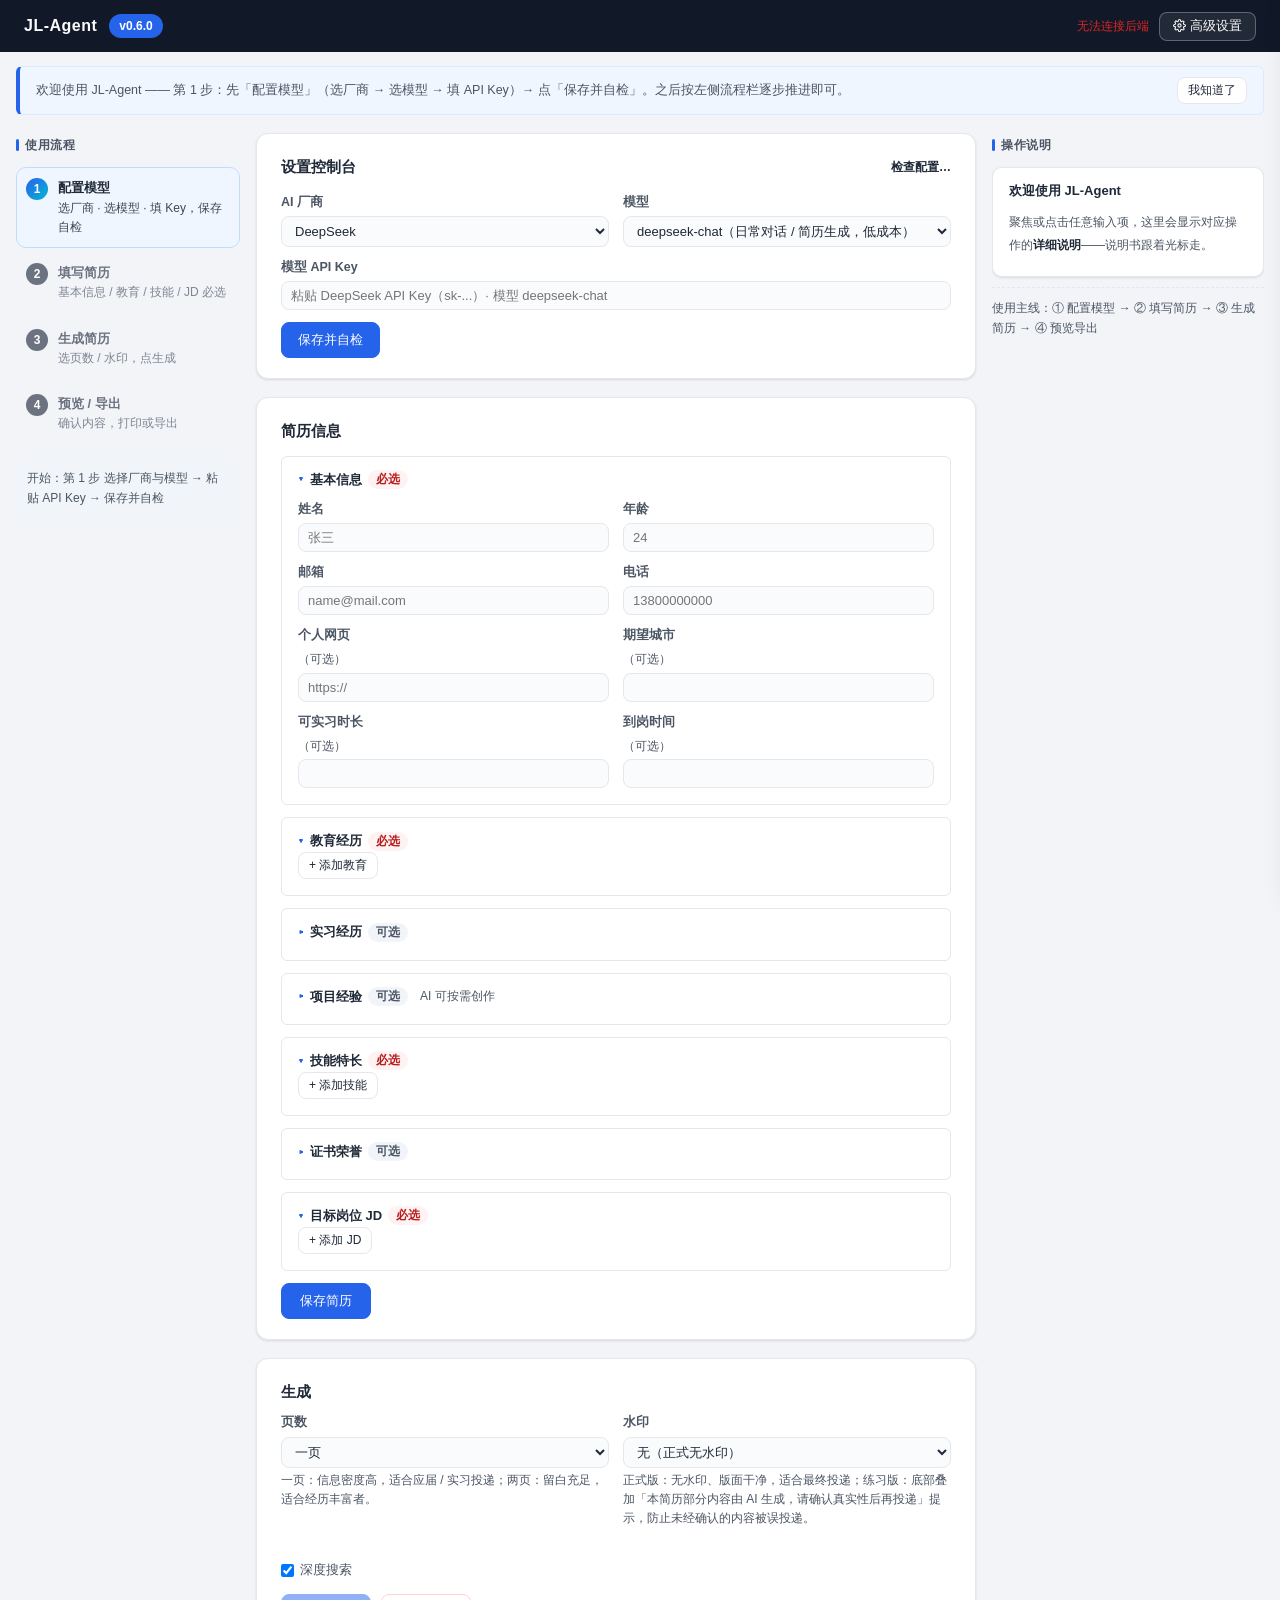
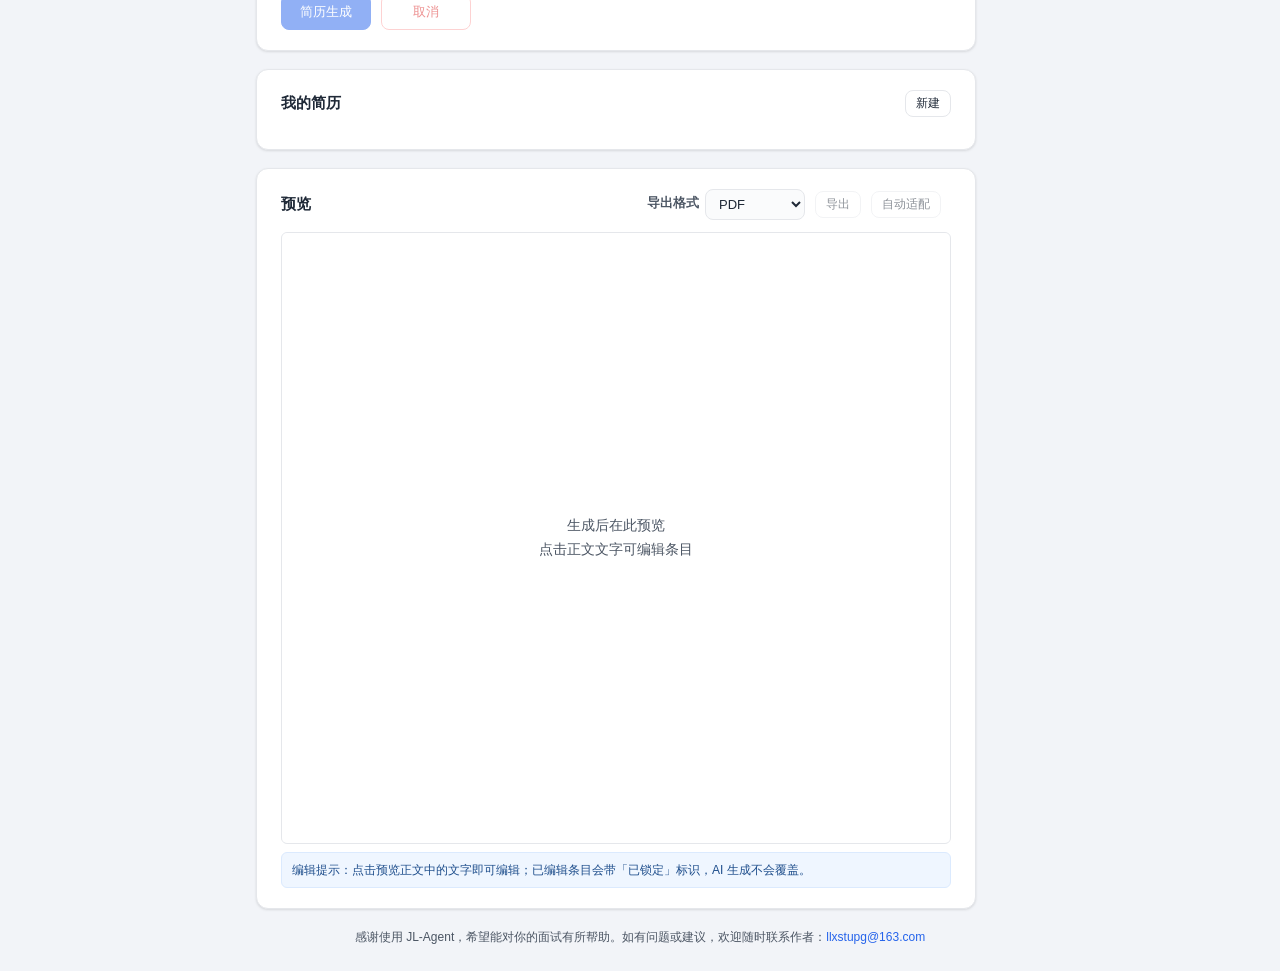
==== commit 44a622ce: "feat(footer): 主页底部新增致谢页脚 - 感谢使用 JL-Agent + 作者联系方式邮箱链接(mailto)，居中弱化排版，宽度与内容区对齐" ====
--- a/frontend/index.html
+++ b/frontend/index.html
@@ -199,6 +199,10 @@
       <div class="help-foot" id="helpFoot">使用主线：① 配置模型 → ② 填写简历 → ③ 生成简历 → ④ 预览导出</div>
     </aside>
   </main>
+
+  <footer class="footer">
+    感谢使用 JL-Agent，希望能对你的面试有所帮助。如有问题或建议，欢迎随时联系作者：<a href="mailto:llxstupg@163.com">llxstupg@163.com</a>
+  </footer>
 </div>
 
 <!-- 高级设置抽屉（顶部常驻按钮打开，仿 MS-Agent） -->
--- a/frontend/css/app.css
+++ b/frontend/css/app.css
@@ -444,6 +444,15 @@
 }
 .edit-tip.show { background: var(--ok-bg); border-color: var(--ok-border); color: var(--ok-ink); font-weight: 600; }
 
+/* ---------------- 页脚（底部致谢与联系方式） ---------------- */
+.footer {
+  max-width: 1248px; margin: 0 auto 24px; padding: 0 var(--sp-4);
+  text-align: center; font-size: var(--fs-mini); color: var(--ink-soft);
+  line-height: 1.7;
+}
+.footer a { color: var(--accent); text-decoration: none; }
+.footer a:hover { text-decoration: underline; }
+
 /* ---------------- 弹窗 ---------------- */
 .modal {
   position: fixed; inset: 0; background: rgba(15, 23, 42, .45);
